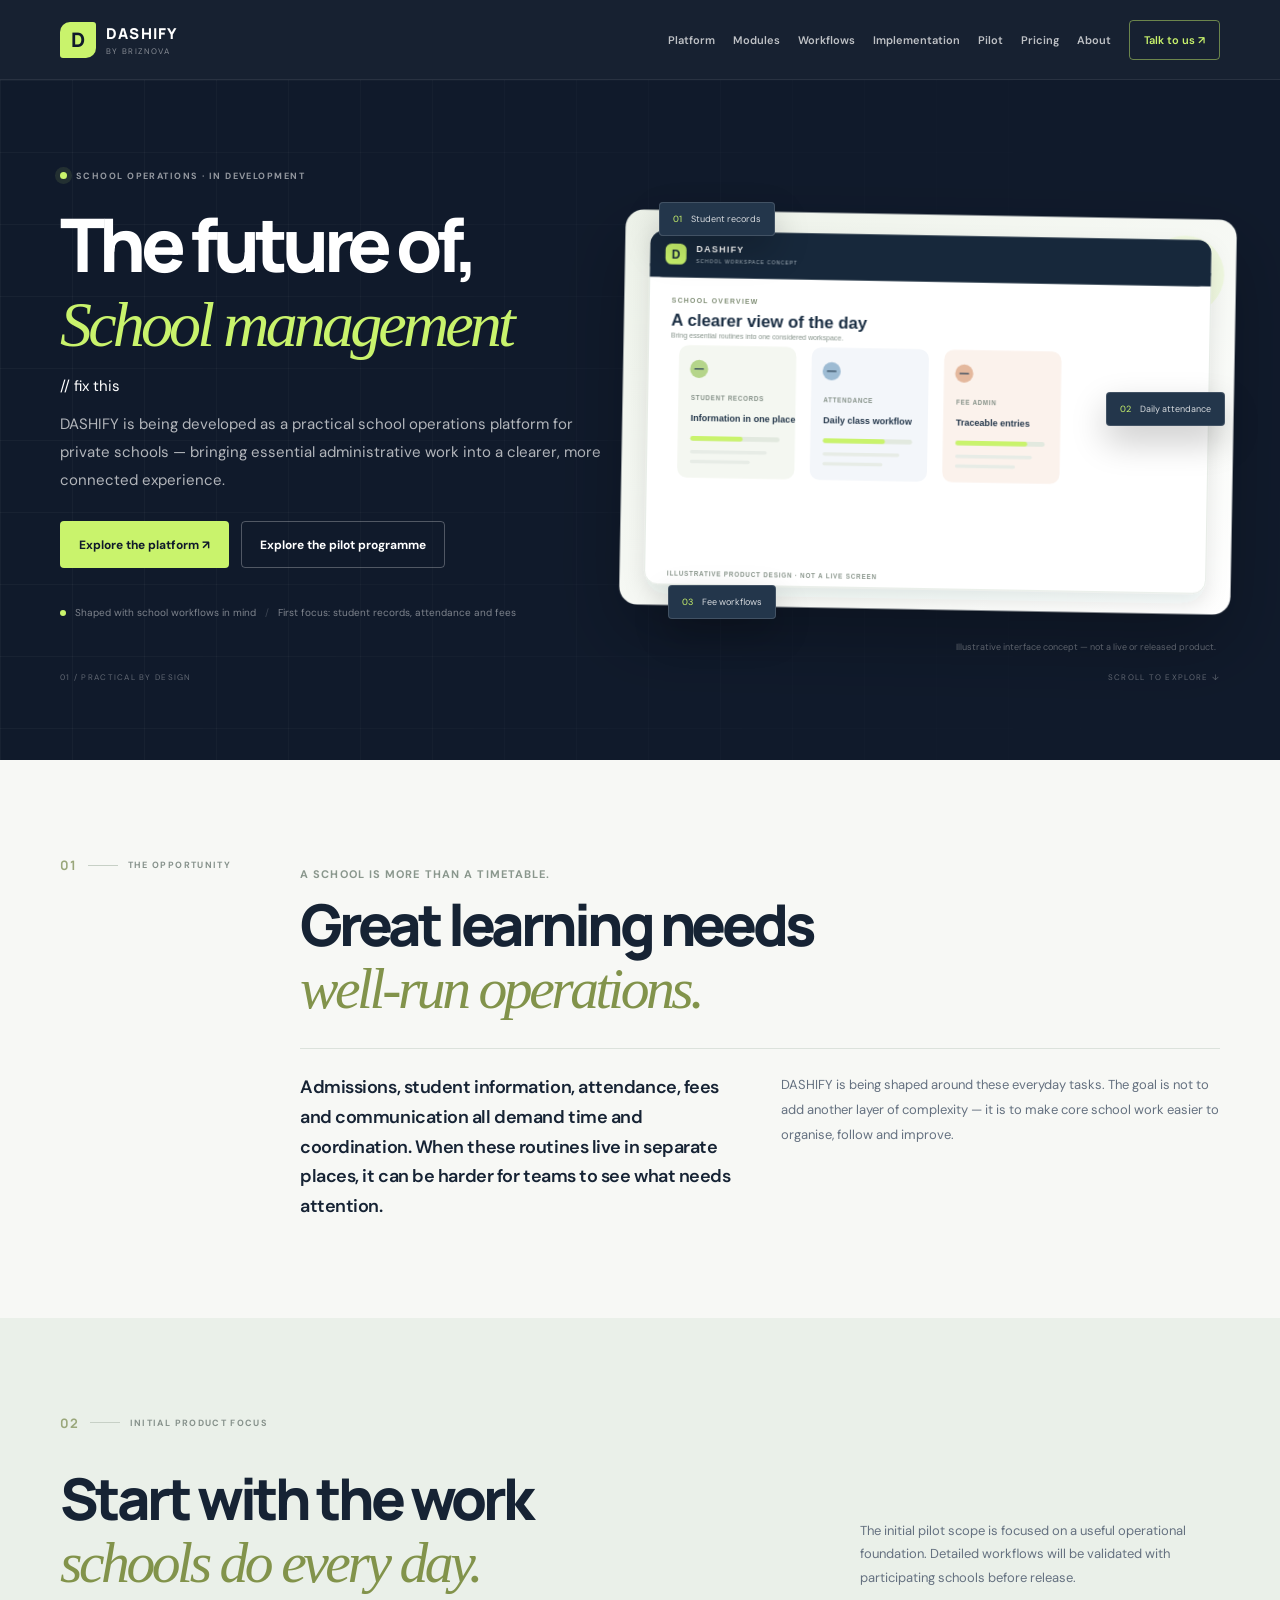
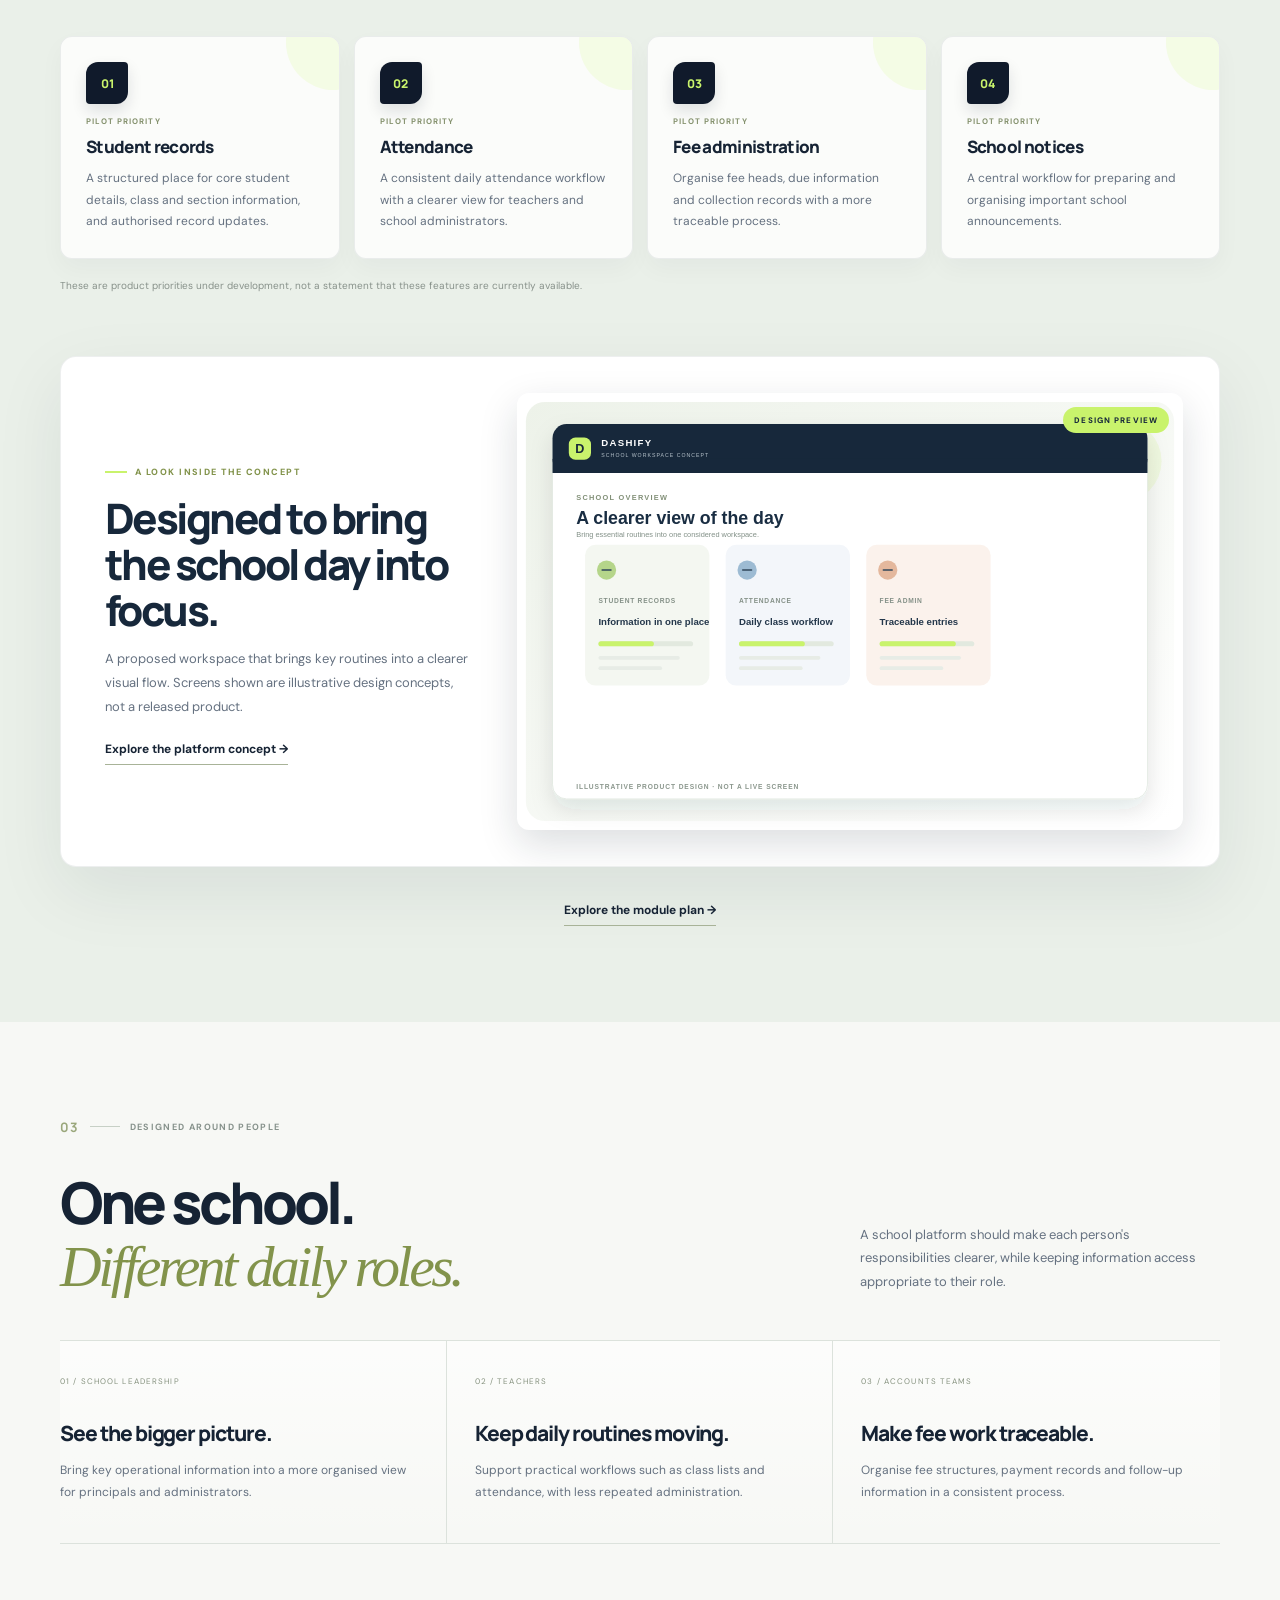
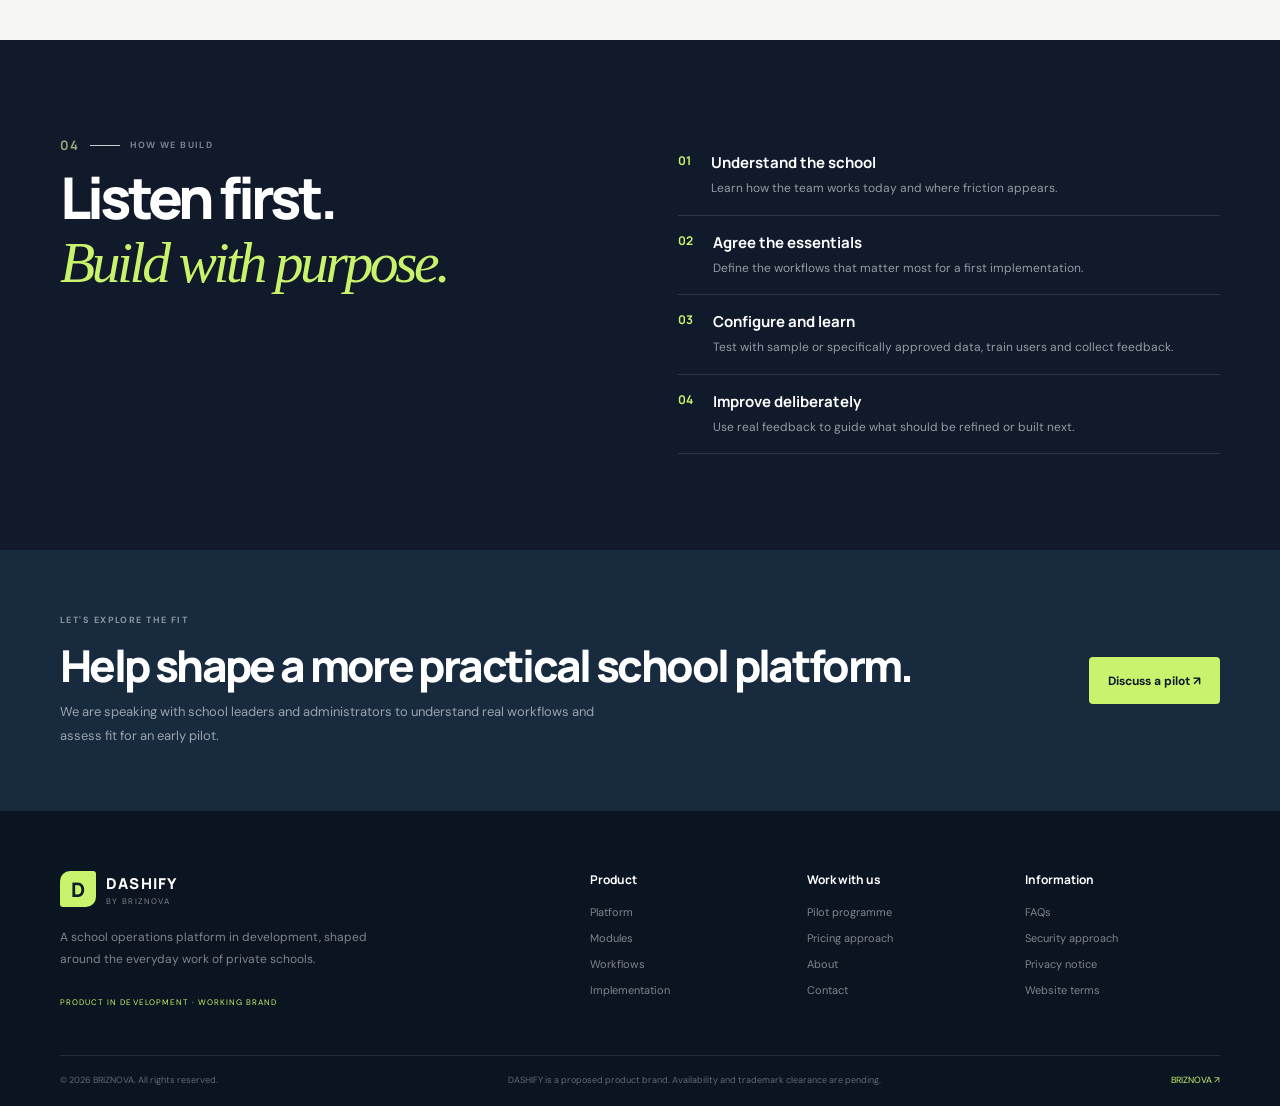
==== index.html @ c865d941 "initial commits" ====
<!doctype html>
<html lang="en">
  <head>
    <meta charset="utf-8" />
    <meta name="viewport" content="width=device-width, initial-scale=1" />
    <meta name="theme-color" content="#101a2b" />
    <meta
      name="description"
      content="DASHIFY is a school operations platform in development for private schools, initially focused on student records, attendance, fee administration and notices."
    />
    <meta property="og:type" content="website" />
    <meta
      property="og:title"
      content="School management platform in development | DASHIFY"
    />
    <meta
      property="og:description"
      content="DASHIFY is a school operations platform in development for private schools, initially focused on student records, attendance, fee administration and notices."
    />
    <title>
      School management platform in development | DASHIFY by BRIZNOVA
    </title>
    <link rel="preconnect" href="https://fonts.googleapis.com" />
    <link rel="preconnect" href="https://fonts.gstatic.com" crossorigin />
    <link
      href="https://fonts.googleapis.com/css2?family=DM+Sans:wght@400;500;600;700&family=Manrope:wght@400;500;600;700;800&display=swap"
      rel="stylesheet"
    />
    <link rel="icon" type="image/svg+xml" href="assets/dashify-mark.svg" />
    <link rel="stylesheet" href="styles.css" />
  </head>
  <body>
    <a class="skip-link" href="#main">Skip to content</a>
    <header class="site-header">
      <div class="container nav-shell">
        <a class="brand" href="index.html"
          ><span class="brand-symbol">D</span
          ><span class="brand-copy"
            ><strong>DASHIFY</strong><small>BY BRIZNOVA</small></span
          ></a
        ><button
          class="menu-toggle"
          aria-expanded="false"
          aria-controls="primary-nav"
          aria-label="Open navigation"
        >
          <span></span><span></span>
        </button>
        <nav class="primary-nav" id="primary-nav" aria-label="Main navigation">
          <a href="platform.html">Platform</a><a href="modules.html">Modules</a
          ><a href="workflows.html">Workflows</a
          ><a href="implementation.html">Implementation</a
          ><a href="pilot.html">Pilot</a><a href="pricing.html">Pricing</a
          ><a href="about.html">About</a
          ><a class="nav-cta" href="contact.html">Talk to us <span>↗</span></a>
        </nav>
      </div>
    </header>
    <main id="main">
      <section class="home-hero">
        <div class="hero-grid-lines"></div>
        <div class="container home-grid">
          <div class="home-copy">
            <div class="eyebrow eyebrow-on-dark">
              <i></i>SCHOOL OPERATIONS · IN DEVELOPMENT
            </div>
            <h1>The future of,<br /><em class="test-123">School management</em></h1> // fix this
            <p class="hero-lede">
              DASHIFY is being developed as a practical school operations
              platform for private schools — bringing essential administrative
              work into a clearer, more connected experience.
            </p>
            <div class="hero-actions">
              <a class="button button-lime" href="platform.html"
                >Explore the platform ↗</a
              ><a class="button button-outline" href="pilot.html"
                >Explore the pilot programme</a
              >
            </div>
            <div class="hero-proof">
              <i></i>Shaped with school workflows in mind <span>/</span> First
              focus: student records, attendance and fees
            </div>
          </div>
          <div class="hero-product">
            <img
              class="hero-dashboard-art"
              src="assets/dashboard.svg"
              alt="Illustrative DASHIFY school workspace showing records, attendance and fee workflows"
              fetchpriority="high"
            />
            <div class="dashboard-shell">
              <div class="dash-top">
                <div class="dash-brand">
                  <b>D</b><span>DASHIFY<small>WORKSPACE CONCEPT</small></span>
                </div>
                <span class="dash-status">PREVIEW</span>
              </div>
              <div class="dash-layout">
                <aside class="dash-side">
                  <i class="active">⌂</i><i>▦</i><i>✓</i><i>₹</i><i>◌</i>
                </aside>
                <div class="dash-main">
                  <div class="dash-welcome">
                    <div>
                      <small>YOUR SCHOOL WORKSPACE</small
                      ><strong>A clearer view of the day.</strong>
                    </div>
                    <span class="fake-avatar">A</span>
                  </div>
                  <div class="dash-tiles">
                    <div class="dash-tile tile-large">
                      <small>STUDENT INFORMATION</small
                      ><b>Records in one place</b
                      ><span class="tile-line"><i></i></span>
                    </div>
                    <div class="dash-tile">
                      <small>ATTENDANCE</small>
                      <div class="tile-check">✓</div>
                      <b>Daily workflow</b>
                    </div>
                    <div class="dash-tile">
                      <small>FEE ADMINISTRATION</small>
                      <div class="tile-bars">
                        <i></i><i></i><i></i><i></i><i></i>
                      </div>
                      <b>Track with clarity</b>
                    </div>
                  </div>
                  <div class="dash-bottom">
                    CONNECTED SCHOOL ROUTINES <span>● ● ● ●</span>
                  </div>
                </div>
              </div>
            </div>
            <div class="float-chip chip-one">
              01 <span>Student records</span>
            </div>
            <div class="float-chip chip-two">
              02 <span>Daily attendance</span>
            </div>
            <div class="float-chip chip-three">
              03 <span>Fee workflows</span>
            </div>
            <p class="visual-note">
              Illustrative interface concept — not a live or released product.
            </p>
          </div>
        </div>
        <div class="container hero-foot">
          <span>01 / PRACTICAL BY DESIGN</span><span>SCROLL TO EXPLORE ↓</span>
        </div>
      </section>
      <section class="section section-paper">
        <div class="container split-intro">
          <div>
            <div class="section-kicker">
              <b>01</b><span></span>THE OPPORTUNITY
            </div>
          </div>
          <div>
            <p class="overline">A school is more than a timetable.</p>
            <h2>Great learning needs<br /><em>well-run operations.</em></h2>
            <div class="intro-columns">
              <p class="lead-copy">
                Admissions, student information, attendance, fees and
                communication all demand time and coordination. When these
                routines live in separate places, it can be harder for teams to
                see what needs attention.
              </p>
              <p class="muted-copy">
                DASHIFY is being shaped around these everyday tasks. The goal is
                not to add another layer of complexity — it is to make core
                school work easier to organise, follow and improve.
              </p>
            </div>
          </div>
        </div>
      </section>
      <section class="section section-tint">
        <div class="container">
          <div class="section-head">
            <div class="section-kicker">
              <b>02</b><span></span>INITIAL PRODUCT FOCUS
            </div>
            <div class="head-row">
              <h2>Start with the work<br /><em>schools do every day.</em></h2>
              <p>
                The initial pilot scope is focused on a useful operational
                foundation. Detailed workflows will be validated with
                participating schools before release.
              </p>
            </div>
          </div>
          <div class="card-grid four">
            <article class="info-card">
              <div class="card-icon">01</div>
              <span class="card-tag">PILOT PRIORITY</span>
              <h3>Student records</h3>
              <p>
                A structured place for core student details, class and section
                information, and authorised record updates.
              </p>
            </article>
            <article class="info-card">
              <div class="card-icon">02</div>
              <span class="card-tag">PILOT PRIORITY</span>
              <h3>Attendance</h3>
              <p>
                A consistent daily attendance workflow with a clearer view for
                teachers and school administrators.
              </p>
            </article>
            <article class="info-card">
              <div class="card-icon">03</div>
              <span class="card-tag">PILOT PRIORITY</span>
              <h3>Fee administration</h3>
              <p>
                Organise fee heads, due information and collection records with
                a more traceable process.
              </p>
            </article>
            <article class="info-card">
              <div class="card-icon">04</div>
              <span class="card-tag">PILOT PRIORITY</span>
              <h3>School notices</h3>
              <p>
                A central workflow for preparing and organising important school
                announcements.
              </p>
            </article>
          </div>
          <p class="section-footnote">
            These are product priorities under development, not a statement that
            these features are currently available.
          </p>
          <div class="workspace-showcase">
            <div class="showcase-copy">
              <span class="showcase-label">A LOOK INSIDE THE CONCEPT</span>
              <h3>Designed to bring the school day into focus.</h3>
              <p>
                A proposed workspace that brings key routines into a clearer
                visual flow. Screens shown are illustrative design concepts, not
                a released product.
              </p>
              <a class="text-link" href="platform.html"
                >Explore the platform concept →</a
              >
            </div>
            <div class="showcase-image">
              <img
                src="assets/dashboard.svg"
                alt="DASHIFY illustrative dashboard interface preview"
                loading="lazy"
              /><span class="showcase-stamp">DESIGN PREVIEW</span>
            </div>
          </div>
          <div class="center-link">
            <a class="text-link" href="modules.html"
              >Explore the module plan →</a
            >
          </div>
        </div>
      </section>
      <section class="section section-paper">
        <div class="container">
          <div class="section-head">
            <div class="section-kicker">
              <b>03</b><span></span>DESIGNED AROUND PEOPLE
            </div>
            <div class="head-row">
              <h2>One school.<br /><em>Different daily roles.</em></h2>
              <p>
                A school platform should make each person's responsibilities
                clearer, while keeping information access appropriate to their
                role.
              </p>
            </div>
          </div>
          <div class="role-row">
            <article>
              <span>01 / SCHOOL LEADERSHIP</span>
              <h3>See the bigger picture.</h3>
              <p>
                Bring key operational information into a more organised view for
                principals and administrators.
              </p>
            </article>
            <article>
              <span>02 / TEACHERS</span>
              <h3>Keep daily routines moving.</h3>
              <p>
                Support practical workflows such as class lists and attendance,
                with less repeated administration.
              </p>
            </article>
            <article>
              <span>03 / ACCOUNTS TEAMS</span>
              <h3>Make fee work traceable.</h3>
              <p>
                Organise fee structures, payment records and follow-up
                information in a consistent process.
              </p>
            </article>
          </div>
        </div>
      </section>
      <section class="section section-dark">
        <div class="container approach-grid">
          <div>
            <div class="section-kicker"><b>04</b><span></span>HOW WE BUILD</div>
            <h2>Listen first.<br /><em>Build with purpose.</em></h2>
          </div>
          <div class="approach-steps">
            <div>
              <b>01</b
              ><span
                ><strong>Understand the school</strong
                ><small
                  >Learn how the team works today and where friction
                  appears.</small
                ></span
              >
            </div>
            <div>
              <b>02</b
              ><span
                ><strong>Agree the essentials</strong
                ><small
                  >Define the workflows that matter most for a first
                  implementation.</small
                ></span
              >
            </div>
            <div>
              <b>03</b
              ><span
                ><strong>Configure and learn</strong
                ><small
                  >Test with sample or specifically approved data, train users
                  and collect feedback.</small
                ></span
              >
            </div>
            <div>
              <b>04</b
              ><span
                ><strong>Improve deliberately</strong
                ><small
                  >Use real feedback to guide what should be refined or built
                  next.</small
                ></span
              >
            </div>
          </div>
        </div>
      </section>
      <section class="cta-band">
        <div class="container cta-inner">
          <div>
            <span class="eyebrow">LET'S EXPLORE THE FIT</span>
            <h2>Help shape a more practical school platform.</h2>
            <p>
              We are speaking with school leaders and administrators to
              understand real workflows and assess fit for an early pilot.
            </p>
          </div>
          <a class="button button-lime" href="pilot.html">Discuss a pilot ↗</a>
        </div>
      </section>
    </main>
    <footer class="site-footer">
      <div class="container footer-main">
        <div class="footer-brand">
          <a class="brand" href="index.html"
            ><span class="brand-symbol">D</span
            ><span class="brand-copy"
              ><strong>DASHIFY</strong><small>BY BRIZNOVA</small></span
            ></a
          >
          <p>
            A school operations platform in development, shaped around the
            everyday work of private schools.
          </p>
          <span class="stage-note">PRODUCT IN DEVELOPMENT · WORKING BRAND</span>
        </div>
        <div class="footer-links">
          <div>
            <b>Product</b><a href="platform.html">Platform</a
            ><a href="modules.html">Modules</a
            ><a href="workflows.html">Workflows</a
            ><a href="implementation.html">Implementation</a>
          </div>
          <div>
            <b>Work with us</b><a href="pilot.html">Pilot programme</a
            ><a href="pricing.html">Pricing approach</a
            ><a href="about.html">About</a><a href="contact.html">Contact</a>
          </div>
          <div>
            <b>Information</b><a href="faq.html">FAQs</a
            ><a href="security.html">Security approach</a
            ><a href="privacy.html">Privacy notice</a
            ><a href="terms.html">Website terms</a>
          </div>
        </div>
      </div>
      <div class="container footer-bottom">
        <span>© <span id="year"></span> BRIZNOVA. All rights reserved.</span
        ><span
          >DASHIFY is a proposed product brand. Availability and trademark
          clearance are pending.</span
        ><a href="https://briznova.com" target="_blank" rel="noopener"
          >BRIZNOVA ↗</a
        >
      </div>
    </footer>
    <script src="script.js" defer></script>
  </body>
</html>
---- styles.css ----
:root {
  --navy: #101a2b;
  --ink: #162334;
  --muted: #657180;
  --paper: #f7f8f5;
  --tint: #eaf0e9;
  --lime: #c9f36c;
  --line: #dce2dc;
  --font-body: "DM Sans", Arial, sans-serif;
  --font-display: "Manrope", "DM Sans", sans-serif;
  --shadow: 0 24px 70px rgba(19, 36, 46, 0.12);
}
* {
  box-sizing: border-box;
}
html {
  scroll-behavior: smooth;
}
body {
  margin: 0;
  background: var(--paper);
  color: var(--ink);
  font: 15px var(--font-body);
  -webkit-font-smoothing: antialiased;
}
a {
  color: inherit;
  text-decoration: none;
}
button,
input,
select,
textarea {
  font: inherit;
}
.container {
  width: min(1160px, calc(100% - 48px));
  margin-inline: auto;
}
.skip-link {
  position: absolute;
  left: -9999px;
  top: 12px;
  background: #fff;
  padding: 12px;
  z-index: 1000;
}
.skip-link:focus {
  left: 12px;
}
.site-header {
  height: 80px;
  position: sticky;
  top: 0;
  z-index: 100;
  background: rgba(16, 26, 43, 0.97);
  backdrop-filter: blur(14px);
  border-bottom: 1px solid rgba(255, 255, 255, 0.08);
}
.nav-shell {
  height: 100%;
  display: flex;
  align-items: center;
  justify-content: space-between;
}
.brand {
  display: flex;
  align-items: center;
  gap: 10px;
  color: #fff;
}
.brand-symbol {
  width: 36px;
  height: 36px;
  display: grid;
  place-items: center;
  background: var(--lime);
  color: var(--navy);
  border-radius: 10px 3px;
  font: 800 20px var(--font-display);
}
.brand-copy {
  display: grid;
  gap: 2px;
}
.brand-copy strong {
  font: 800 15px var(--font-display);
  letter-spacing: 0.08em;
}
.brand-copy small {
  font-size: 8px;
  letter-spacing: 0.17em;
  color: rgba(255, 255, 255, 0.48);
}
.primary-nav {
  display: flex;
  align-items: center;
  gap: 18px;
  color: rgba(255, 255, 255, 0.72);
  font-size: 11px;
  font-weight: 600;
}
.primary-nav a:hover,
.primary-nav a[aria-current="page"] {
  color: var(--lime);
}
.primary-nav .nav-cta {
  padding: 12px 14px;
  border: 1px solid rgba(201, 243, 108, 0.48);
  border-radius: 4px;
  color: var(--lime);
}
.menu-toggle {
  display: none;
  background: none;
  border: 0;
  padding: 8px;
}
.menu-toggle span {
  display: block;
  width: 23px;
  height: 2px;
  background: #fff;
  margin: 5px;
}
.home-hero,
.page-hero {
  position: relative;
  overflow: hidden;
  background: var(--navy);
  color: #fff;
}
.home-hero {
  padding: 82px 0 22px;
  min-height: 680px;
}
.home-copy h1 em.test-123 {
  white-space: nowrap;
  font-size: clamp(1.5rem, 5.2vw, 4rem);
}
.hero-grid-lines {
  position: absolute;
  inset: 0;
  background-image:
    linear-gradient(rgba(255, 255, 255, 0.035) 1px, transparent 1px),
    linear-gradient(90deg, rgba(255, 255, 255, 0.035) 1px, transparent 1px);
  background-size: 72px 72px;
  mask-image: linear-gradient(90deg, black, transparent 95%);
}
.home-grid {
  position: relative;
  display: grid;
  grid-template-columns: 1fr 1fr;
  gap: 38px;
  align-items: center;
}
.home-copy {
  padding-bottom: 35px;
}
.eyebrow {
  display: flex;
  align-items: center;
  gap: 9px;
  color: #8a969f;
  font-size: 9px;
  letter-spacing: 0.16em;
  font-weight: 700;
}
.eyebrow i {
  width: 7px;
  height: 7px;
  background: var(--lime);
  border-radius: 50%;
  box-shadow: 0 0 0 5px rgba(201, 243, 108, 0.1);
}
.eyebrow-on-dark {
  color: rgba(255, 255, 255, 0.55);
}
.home-copy h1,
.page-hero h1 {
  margin: 25px 0 18px;
  font: 800 clamp(48px, 6vw, 74px)/1.01 var(--font-display);
  letter-spacing: -0.075em;
}
.home-copy h1 em,
.page-hero h1 em,
.section h2 em,
.head-row h2 em,
.approach-grid h2 em,
.contact-copy h2 em {
  font-family: Georgia, serif;
  font-weight: 400;
  color: var(--lime);
  letter-spacing: -0.06em;
}
.hero-lede {
  max-width: 570px;
  color: rgba(255, 255, 255, 0.68);
  font-size: 15px;
  line-height: 1.85;
}
.hero-actions {
  display: flex;
  flex-wrap: wrap;
  gap: 12px;
  margin-top: 27px;
}
.button {
  display: inline-flex;
  align-items: center;
  justify-content: center;
  gap: 14px;
  padding: 14px 18px;
  min-height: 47px;
  border-radius: 4px;
  font-size: 12px;
  font-weight: 700;
  transition:
    transform 0.2s,
    background 0.2s;
  cursor: pointer;
  border: 1px solid transparent;
}
.button:hover {
  transform: translateY(-2px);
}
.button-lime {
  background: var(--lime);
  color: var(--navy);
}
.button-lime:hover {
  background: #d9f79a;
}
.button-outline,
.button-quiet {
  border-color: rgba(255, 255, 255, 0.27);
  color: #fff;
}
.button-outline:hover,
.button-quiet:hover {
  border-color: var(--lime);
}
.button-dark {
  background: var(--navy);
  color: #fff;
}
.hero-proof {
  display: flex;
  align-items: center;
  flex-wrap: wrap;
  gap: 9px;
  margin-top: 38px;
  color: rgba(255, 255, 255, 0.46);
  font-size: 10px;
}
.hero-proof i {
  width: 6px;
  height: 6px;
  border-radius: 50%;
  background: var(--lime);
}
.hero-proof span {
  opacity: 0.4;
}
.hero-product {
  position: relative;
  min-height: 470px;
  display: flex;
  align-items: center;
  justify-content: center;
}
.dashboard-shell {
  position: relative;
  z-index: 2;
  width: min(100%, 500px);
  background: #f4f7f1;
  color: #223348;
  border-radius: 8px;
  overflow: hidden;
  box-shadow: 0 35px 90px rgba(0, 0, 0, 0.32);
  transform: rotate(2deg);
}
.dash-top {
  height: 56px;
  background: #fff;
  display: flex;
  align-items: center;
  justify-content: space-between;
  padding: 0 20px;
  border-bottom: 1px solid #e5ebe3;
}
.dash-brand {
  display: flex;
  align-items: center;
  gap: 10px;
  font: 800 11px var(--font-display);
  letter-spacing: 0.08em;
}
.dash-brand > b {
  width: 25px;
  height: 25px;
  border-radius: 7px 2px;
  background: var(--navy);
  color: var(--lime);
  display: grid;
  place-items: center;
}
.dash-brand small {
  display: block;
  font: 600 7px var(--font-body);
  color: #91a097;
  letter-spacing: 0.13em;
  margin-top: 2px;
}
.dash-status {
  font-size: 7px;
  letter-spacing: 0.15em;
  color: #829078;
  border: 1px solid #dce7d4;
  padding: 6px 8px;
  border-radius: 30px;
}
.dash-layout {
  display: flex;
  min-height: 300px;
}
.dash-side {
  width: 52px;
  background: #17293d;
  display: flex;
  align-items: center;
  flex-direction: column;
  gap: 16px;
  padding: 19px 0;
  color: #8c9aa7;
}
.dash-side i {
  width: 25px;
  height: 25px;
  display: grid;
  place-items: center;
  font-style: normal;
  border-radius: 6px;
}
.dash-side .active {
  background: var(--lime);
  color: #1b2b3e;
}
.dash-main {
  flex: 1;
  padding: 22px;
}
.dash-welcome {
  display: flex;
  justify-content: space-between;
  align-items: center;
  margin-bottom: 20px;
}
.dash-welcome small,
.dash-tile small {
  display: block;
  font-size: 7px;
  letter-spacing: 0.14em;
  color: #85928b;
  margin-bottom: 6px;
}
.dash-welcome strong {
  font: 800 17px var(--font-display);
  letter-spacing: -0.05em;
}
.fake-avatar {
  display: grid;
  place-items: center;
  width: 30px;
  height: 30px;
  border-radius: 50%;
  background: #d7e4c7;
  color: #516a36;
  font-weight: 700;
}
.dash-tiles {
  display: grid;
  grid-template-columns: 1fr 1fr;
  gap: 10px;
}
.dash-tile {
  background: #fff;
  border: 1px solid #e6ebe4;
  border-radius: 5px;
  padding: 13px;
  min-height: 108px;
}
.tile-large {
  grid-column: span 2;
  min-height: 95px;
}
.dash-tile b {
  display: block;
  font: 700 12px var(--font-display);
  color: #2b3a4a;
}
.tile-line {
  display: block;
  margin-top: 12px;
  height: 5px;
  background: #eff2ed;
  border-radius: 10px;
  overflow: hidden;
}
.tile-line i {
  display: block;
  width: 70%;
  height: 100%;
  background: #b4d47b;
}
.tile-check {
  width: 24px;
  height: 24px;
  border-radius: 50%;
  background: #e8f3d6;
  color: #6b9133;
  display: grid;
  place-items: center;
  font-weight: 800;
  margin-bottom: 8px;
}
.tile-bars {
  height: 25px;
  display: flex;
  align-items: end;
  gap: 4px;
  margin: 1px 0 5px;
}
.tile-bars i {
  width: 7px;
  background: #b5ce8b;
  border-radius: 2px 2px 0 0;
}
.tile-bars i:nth-child(1) {
  height: 11px;
}
.tile-bars i:nth-child(2) {
  height: 16px;
}
.tile-bars i:nth-child(3) {
  height: 12px;
}
.tile-bars i:nth-child(4) {
  height: 22px;
}
.tile-bars i:nth-child(5) {
  height: 18px;
}
.dash-bottom {
  display: flex;
  justify-content: space-between;
  margin-top: 17px;
  color: #95a198;
  font-size: 7px;
  letter-spacing: 0.12em;
}
.float-chip {
  position: absolute;
  z-index: 3;
  display: flex;
  gap: 9px;
  padding: 10px 13px;
  background: #23364b;
  color: var(--lime);
  border: 1px solid rgba(255, 255, 255, 0.14);
  border-radius: 4px;
  font-size: 9px;
  box-shadow: 0 15px 35px rgba(0, 0, 0, 0.22);
}
.float-chip span {
  color: rgba(255, 255, 255, 0.82);
}
.chip-one {
  top: 40px;
  left: 0;
}
.chip-two {
  right: -5px;
  top: 46%;
}
.chip-three {
  bottom: 43px;
  left: 9px;
}
.visual-note {
  position: absolute;
  bottom: 0;
  right: 4px;
  color: rgba(255, 255, 255, 0.36);
  font-size: 9px;
}
.hero-foot {
  display: flex;
  justify-content: space-between;
  color: rgba(255, 255, 255, 0.34);
  font-size: 8px;
  letter-spacing: 0.16em;
  padding-top: 10px;
}
.section {
  padding: 96px 0;
}
.section-paper {
  background: var(--paper);
}
.section-tint {
  background: var(--tint);
}
.section-dark {
  background: var(--navy);
  color: #fff;
}
.split-intro {
  display: grid;
  grid-template-columns: 190px 1fr;
  gap: 50px;
}
.section-kicker {
  display: flex;
  align-items: center;
  gap: 10px;
  color: #87928c;
  font-size: 9px;
  letter-spacing: 0.15em;
  font-weight: 700;
}
.section-kicker b {
  font: 700 13px var(--font-display);
  color: #9aa77b;
}
.section-kicker span {
  width: 30px;
  height: 1px;
  background: #c7d0c6;
}
.overline {
  color: #8a978d;
  font-size: 11px;
  letter-spacing: 0.1em;
  text-transform: uppercase;
  font-weight: 700;
}
.section h2,
.head-row h2,
.approach-grid h2,
.contact-copy h2 {
  font: 800 clamp(38px, 4.5vw, 58px)/1.08 var(--font-display);
  letter-spacing: -0.07em;
  margin: 12px 0 0;
}
.section h2 em,
.head-row h2 em {
  color: #82934b;
}
.intro-columns {
  display: grid;
  grid-template-columns: 1fr 1fr;
  gap: 42px;
  margin-top: 28px;
  padding-top: 24px;
  border-top: 1px solid var(--line);
}
.lead-copy {
  font-size: 18px;
  line-height: 1.65;
  font-weight: 600;
  letter-spacing: -0.025em;
  margin: 0;
}
.muted-copy {
  font-size: 13px;
  line-height: 1.9;
  color: var(--muted);
  margin: 0;
}
.section-head {
  margin-bottom: 42px;
}
.head-row {
  display: flex;
  align-items: end;
  justify-content: space-between;
  gap: 32px;
  margin-top: 23px;
}
.head-row p {
  max-width: 360px;
  color: var(--muted);
  line-height: 1.8;
  font-size: 13px;
  margin: 0 0 5px;
}
.card-grid {
  display: grid;
  gap: 14px;
}
.card-grid.four {
  grid-template-columns: repeat(4, 1fr);
}
.card-grid.three {
  grid-template-columns: repeat(3, 1fr);
}
.card-grid.two {
  grid-template-columns: repeat(2, 1fr);
}
.info-card {
  min-height: 195px;
  padding: 25px;
  background: rgba(255, 255, 255, 0.78);
  border: 1px solid rgba(31, 54, 54, 0.08);
  border-radius: 5px;
  transition:
    transform 0.2s,
    box-shadow 0.2s;
}
.info-card:hover {
  transform: translateY(-4px);
  box-shadow: var(--shadow);
}
.card-icon {
  width: 32px;
  height: 32px;
  display: grid;
  place-items: center;
  border-radius: 8px 2px;
  background: var(--navy);
  color: var(--lime);
  font: 800 12px var(--font-display);
  margin-bottom: 22px;
}
.card-tag {
  display: block;
  color: #84916d;
  font-size: 8px;
  letter-spacing: 0.13em;
  font-weight: 700;
  margin: -10px 0 9px;
}
.info-card h3 {
  font: 800 17px var(--font-display);
  letter-spacing: -0.04em;
  margin: 0 0 10px;
}
.info-card p {
  font-size: 12px;
  line-height: 1.8;
  color: var(--muted);
  margin: 0;
}
.section-footnote {
  font-size: 10px;
  color: #87918a;
  margin-top: 18px;
  line-height: 1.7;
}
.center-link {
  text-align: center;
  margin-top: 32px;
}
.text-link {
  display: inline-flex;
  gap: 12px;
  align-items: center;
  font-size: 12px;
  font-weight: 700;
  border-bottom: 1px solid #a8b398;
  padding-bottom: 7px;
}
.role-row {
  display: grid;
  grid-template-columns: repeat(3, 1fr);
  border-top: 1px solid var(--line);
  border-bottom: 1px solid var(--line);
}
.role-row article {
  padding: 28px;
  border-right: 1px solid var(--line);
}
.role-row article:first-child {
  padding-left: 0;
}
.role-row article:last-child {
  border: 0;
}
.role-row span {
  font-size: 8px;
  letter-spacing: 0.14em;
  color: #86927f;
}
.role-row h3 {
  font: 800 21px var(--font-display);
  letter-spacing: -0.05em;
  margin: 30px 0 9px;
}
.role-row p {
  color: var(--muted);
  font-size: 12px;
  line-height: 1.85;
}
.approach-grid {
  display: grid;
  grid-template-columns: 1fr 1fr;
  gap: 75px;
}
.approach-grid .section-kicker {
  color: rgba(255, 255, 255, 0.45);
}
.approach-grid h2 em {
  color: var(--lime);
}
.approach-steps > div {
  display: flex;
  gap: 20px;
  padding: 16px 0;
  border-bottom: 1px solid rgba(255, 255, 255, 0.12);
}
.approach-steps b {
  color: var(--lime);
  font: 700 12px var(--font-display);
}
.approach-steps span {
  display: grid;
  gap: 5px;
}
.approach-steps strong {
  font: 700 15px var(--font-display);
}
.approach-steps small {
  color: rgba(255, 255, 255, 0.56);
  font-size: 12px;
  line-height: 1.7;
}
.cta-band {
  background: #172a3e;
  color: #fff;
  padding: 64px 0;
}
.cta-inner {
  display: flex;
  align-items: center;
  justify-content: space-between;
  gap: 32px;
}
.cta-inner h2 {
  font: 800 clamp(30px, 3.6vw, 44px)/1.12 var(--font-display);
  letter-spacing: -0.06em;
  margin: 15px 0 10px;
}
.cta-inner p {
  color: rgba(255, 255, 255, 0.57);
  max-width: 560px;
  font-size: 13px;
  line-height: 1.8;
  margin: 0;
}
.page-hero {
  padding: 70px 0 78px;
}
.page-hero-grid {
  display: grid;
  grid-template-columns: 1.2fr 0.8fr;
  gap: 55px;
  align-items: center;
}
.page-hero h1 {
  font-size: clamp(42px, 5.3vw, 66px);
  margin: 22px 0 15px;
}
.page-hero h1 em {
  color: var(--lime);
}
.page-hero .hero-lede {
  max-width: 640px;
  font-size: 15px;
}
.hero-aside {
  position: relative;
  min-height: 270px;
  display: grid;
  place-items: center;
}
.aside-orbit {
  position: absolute;
  width: 265px;
  height: 265px;
  border: 1px solid rgba(201, 243, 108, 0.18);
  border-radius: 50%;
  box-shadow:
    0 0 0 35px rgba(201, 243, 108, 0.025),
    0 0 0 70px rgba(201, 243, 108, 0.02);
}
.aside-card {
  position: relative;
  z-index: 2;
  width: 255px;
  min-height: 190px;
  padding: 21px;
  background: #1d3044;
  border: 1px solid rgba(255, 255, 255, 0.12);
  border-radius: 7px;
  box-shadow: 0 30px 70px rgba(0, 0, 0, 0.2);
}
.aside-card > small {
  font-size: 7px;
  letter-spacing: 0.15em;
  color: rgba(255, 255, 255, 0.5);
}
.aside-symbol {
  font: 800 62px/0.95 var(--font-display);
  color: #fff;
  letter-spacing: -0.1em;
  margin: 16px 0;
}
.aside-symbol span {
  color: var(--lime);
}
.aside-card strong {
  font: 700 17px/1.25 var(--font-display);
}
.aside-card em {
  font-family: Georgia, serif;
  color: var(--lime);
  font-weight: 400;
}
.aside-rule {
  margin-top: 17px;
  font-size: 7px;
  letter-spacing: 0.13em;
  color: rgba(255, 255, 255, 0.42);
}
.aside-caption {
  position: absolute;
  bottom: -2px;
  right: 0;
  color: rgba(255, 255, 255, 0.35);
  font-size: 8px;
}
.principle-grid {
  display: grid;
  grid-template-columns: repeat(4, 1fr);
  gap: 12px;
}
.module-list {
  border-top: 1px solid var(--line);
}
.module-row {
  display: grid;
  grid-template-columns: 60px 1fr 150px;
  gap: 22px;
  padding: 28px 0;
  border-bottom: 1px solid var(--line);
}
.module-no {
  font: 800 28px var(--font-display);
  color: #a5b385;
}
.module-label {
  font-size: 8px;
  letter-spacing: 0.15em;
  color: #85916e;
  font-weight: 700;
}
.module-row h3 {
  font: 800 22px var(--font-display);
  margin: 7px 0;
}
.module-row p {
  max-width: 670px;
  color: var(--muted);
  font-size: 13px;
  line-height: 1.8;
}
.module-row ul,
.workflow-card ul {
  padding-left: 17px;
  color: #596674;
  font-size: 12px;
  line-height: 2;
}
.module-state {
  align-self: start;
  justify-self: end;
  font-size: 8px;
  letter-spacing: 0.1em;
  color: #788a54;
  background: #e4edcf;
  padding: 8px 10px;
  border-radius: 3px;
}
.workflow-grid {
  display: grid;
  grid-template-columns: repeat(2, 1fr);
  gap: 14px;
}
.workflow-card {
  background: #fff;
  padding: 28px;
  border: 1px solid var(--line);
  border-radius: 5px;
}
.workflow-index {
  font-size: 8px;
  letter-spacing: 0.15em;
  color: #84916e;
  font-weight: 700;
}
.workflow-icon {
  display: grid;
  place-items: center;
  width: 42px;
  height: 42px;
  margin: 24px 0 14px;
  background: var(--navy);
  color: var(--lime);
  font-size: 18px;
  border-radius: 9px 3px;
}
.workflow-card h3 {
  font: 800 20px var(--font-display);
  margin: 0 0 8px;
}
.workflow-card p {
  font-size: 12px;
  line-height: 1.8;
  color: var(--muted);
}
.planned-note {
  font-size: 8px;
  letter-spacing: 0.12em;
  color: #a46d42;
  font-weight: 700;
}
.timeline {
  border-top: 1px solid var(--line);
}
.timeline article {
  display: grid;
  grid-template-columns: 80px 1fr;
  gap: 22px;
  padding: 28px 0;
  border-bottom: 1px solid var(--line);
}
.timeline article > b {
  font: 800 34px var(--font-display);
  color: #a4b584;
}
.timeline article span {
  font-size: 8px;
  letter-spacing: 0.17em;
  color: #83916a;
  font-weight: 700;
}
.timeline h3 {
  font: 800 21px var(--font-display);
  margin: 7px 0;
}
.timeline p {
  max-width: 700px;
  color: var(--muted);
  font-size: 13px;
  line-height: 1.8;
}
.timeline ul {
  display: flex;
  flex-wrap: wrap;
  gap: 8px 25px;
  padding-left: 17px;
  color: #596674;
  font-size: 11px;
}
.pilot-scope {
  display: grid;
  grid-template-columns: 1.35fr 0.85fr;
  border: 1px solid #d8dfd4;
  background: #fff;
}
.scope-main,
.scope-side {
  padding: 32px;
}
.scope-side {
  background: #f0f2eb;
  border-left: 1px solid #d8dfd4;
}
.scope-label {
  font-size: 8px;
  letter-spacing: 0.15em;
  color: #85916e;
  font-weight: 700;
}
.scope-main h3,
.scope-side h3 {
  font: 800 24px var(--font-display);
  margin: 12px 0 18px;
}
.check-list {
  padding: 0;
  list-style: none;
}
.check-list li {
  padding: 10px 0;
  border-bottom: 1px solid #edf0e9;
  font-size: 13px;
  color: #475666;
}
.check-list li:before {
  content: "✓";
  color: #779746;
  font-weight: 800;
  margin-right: 12px;
}
.scope-side p {
  font-size: 12px;
  line-height: 1.85;
  color: var(--muted);
}
.scope-note {
  border-left: 2px solid #c4d88a;
  padding-left: 12px;
}
.number-steps {
  display: grid;
  grid-template-columns: repeat(3, 1fr);
  gap: 25px;
}
.number-steps > div {
  border-top: 1px solid rgba(255, 255, 255, 0.2);
  padding-top: 20px;
}
.number-steps b {
  display: block;
  color: var(--lime);
  font: 800 26px var(--font-display);
}
.number-steps strong {
  display: block;
  font: 700 16px var(--font-display);
  margin: 20px 0 8px;
}
.number-steps p {
  color: rgba(255, 255, 255, 0.58);
  font-size: 12px;
  line-height: 1.8;
}
.parent-card {
  display: grid;
  grid-template-columns: 90px 1fr auto;
  align-items: center;
  gap: 23px;
  padding: 28px;
  background: #fff;
  border: 1px solid var(--line);
}
.parent-mark {
  width: 68px;
  height: 68px;
  display: grid;
  place-items: center;
  background: var(--navy);
  color: var(--lime);
  font: 800 40px var(--font-display);
  border-radius: 16px 4px;
}
.parent-card h3 {
  font: 800 24px var(--font-display);
  letter-spacing: 0.08em;
  margin: 7px 0;
}
.parent-card p {
  color: var(--muted);
  font-size: 12px;
}
.parent-card > small {
  max-width: 210px;
  color: #8a948b;
  font-size: 9px;
  line-height: 1.6;
}
.note-panel {
  padding: 34px;
  background: #edf2e4;
  border: 1px solid #dce5ce;
}
.note-label {
  font-size: 8px;
  letter-spacing: 0.15em;
  color: #80915d;
  font-weight: 700;
}
.note-panel h2 {
  font-size: 32px;
  margin: 13px 0;
}
.note-panel p {
  max-width: 780px;
  color: #5f6b63;
  line-height: 1.8;
  font-size: 13px;
}
.faq-layout {
  display: grid;
  grid-template-columns: 0.7fr 1.3fr;
  gap: 65px;
}
.faq-layout h2 {
  margin: 15px 0 18px;
  font: 800 44px/1.1 var(--font-display);
  letter-spacing: -0.06em;
}
.faq-layout h2 em {
  font-family: Georgia, serif;
  color: #82934b;
  font-weight: 400;
}
.faq-list {
  border-top: 1px solid var(--line);
}
.faq-item {
  border-bottom: 1px solid var(--line);
}
.faq-item summary {
  list-style: none;
  cursor: pointer;
  display: flex;
  justify-content: space-between;
  gap: 20px;
  padding: 19px 0;
  font: 700 14px var(--font-display);
}
.faq-item summary::-webkit-details-marker {
  display: none;
}
.faq-item summary span {
  font-size: 21px;
  color: #82934b;
}
.faq-item[open] summary span {
  transform: rotate(45deg);
}
.faq-item > div {
  padding: 0 30px 18px 0;
}
.faq-item p {
  color: var(--muted);
  font-size: 12px;
  line-height: 1.85;
  margin: 0;
}
.contact-layout {
  display: grid;
  grid-template-columns: 0.8fr 1.2fr;
  gap: 60px;
}
.contact-copy h2 {
  font-size: 46px;
  margin: 19px 0;
}
.contact-copy h2 em {
  color: #82934b;
}
.contact-copy .lead-copy {
  font-size: 16px;
}
.contact-points {
  margin-top: 35px;
  border-top: 1px solid var(--line);
}
.contact-points > div {
  display: flex;
  gap: 15px;
  padding: 15px 0;
  border-bottom: 1px solid var(--line);
}
.contact-points b {
  font: 700 12px var(--font-display);
  color: #8a9a67;
}
.contact-points span {
  display: grid;
  gap: 4px;
}
.contact-points strong {
  font: 700 13px var(--font-display);
}
.contact-points small {
  color: var(--muted);
  font-size: 11px;
  line-height: 1.6;
}
.contact-disclaimer {
  margin-top: 23px;
  padding: 14px;
  border-left: 2px solid #d7a06c;
  background: #f4eee6;
  color: #80684f;
  font-size: 10px;
  line-height: 1.7;
}
.contact-form {
  background: #fff;
  padding: 30px;
  border: 1px solid var(--line);
  box-shadow: 0 18px 45px rgba(20, 40, 45, 0.06);
}
.form-heading h3 {
  font: 800 23px var(--font-display);
  margin: 10px 0 5px;
}
.form-heading p {
  font-size: 10px;
  color: #8a948d;
}
.form-grid {
  display: grid;
  grid-template-columns: 1fr 1fr;
  gap: 16px;
  margin: 23px 0;
}
.form-grid label {
  display: grid;
  gap: 7px;
  color: #475361;
  font-size: 10px;
  font-weight: 700;
}
.form-grid input,
.form-grid select,
.form-grid textarea {
  width: 100%;
  border: 1px solid #dce3dc;
  background: #fbfcfa;
  border-radius: 3px;
  padding: 12px;
  color: #253344;
  font-size: 12px;
  outline: none;
}
.form-grid input:focus,
.form-grid select:focus,
.form-grid textarea:focus {
  border-color: #9dbd5d;
  box-shadow: 0 0 0 3px rgba(201, 243, 108, 0.17);
}
.form-grid textarea {
  resize: vertical;
}
.field-full {
  grid-column: 1/-1;
}
.form-grid .consent {
  display: flex;
  align-items: start;
  gap: 10px;
  font-weight: 500;
  line-height: 1.6;
}
.consent input {
  width: 15px;
  margin-top: 2px;
}
.form-status,
.form-privacy {
  font-size: 10px;
  color: #89938c;
  line-height: 1.7;
}
.form-status {
  padding: 10px;
  background: #f4f6f1;
  border-radius: 3px;
}
.form-privacy a {
  text-decoration: underline;
}
.legal-copy {
  max-width: 820px;
}
.legal-copy h2 {
  font: 800 20px var(--font-display);
  margin: 34px 0 10px;
}
.legal-copy p {
  font-size: 13px;
  line-height: 1.9;
  color: #5d6974;
}
.legal-meta {
  font-size: 10px !important;
  color: #89938c !important;
}
.legal-alert {
  background: #fff5e8;
  border: 1px solid #ecd7b8;
  padding: 17px 19px;
  color: #765a36;
  font-size: 12px;
  line-height: 1.8;
}
.legal-alert strong {
  color: #5d4529;
}
.site-footer {
  background: #0b1421;
  color: #fff;
  padding: 60px 0 20px;
}
.footer-main {
  display: grid;
  grid-template-columns: 1fr 1.4fr;
  gap: 80px;
  padding-bottom: 45px;
}
.footer-brand > p {
  max-width: 310px;
  color: rgba(255, 255, 255, 0.48);
  font-size: 12px;
  line-height: 1.8;
  margin: 20px 0;
}
.stage-note {
  font-size: 8px;
  letter-spacing: 0.13em;
  color: var(--lime);
}
.footer-links {
  display: grid;
  grid-template-columns: repeat(3, 1fr);
  gap: 22px;
}
.footer-links > div {
  display: grid;
  align-content: start;
  gap: 12px;
}
.footer-links b {
  font: 700 12px var(--font-display);
  margin-bottom: 5px;
}
.footer-links a {
  font-size: 11px;
  color: rgba(255, 255, 255, 0.48);
}
.footer-links a:hover {
  color: var(--lime);
}
.footer-bottom {
  display: flex;
  align-items: center;
  justify-content: space-between;
  gap: 15px;
  padding-top: 18px;
  border-top: 1px solid rgba(255, 255, 255, 0.1);
  font-size: 9px;
  color: rgba(255, 255, 255, 0.36);
}
.footer-bottom a {
  color: var(--lime);
}
@media (max-width: 1000px) {
  .primary-nav {
    gap: 11px;
    font-size: 10px;
  }
  .home-grid {
    gap: 24px;
  }
  .card-grid.four {
    grid-template-columns: repeat(2, 1fr);
  }
  .page-hero-grid {
    gap: 25px;
  }
  .footer-main {
    gap: 40px;
  }
}
@media (max-width: 760px) {
  .container {
    width: min(100% - 34px, 600px);
  }
  .site-header {
    height: 72px;
  }
  .menu-toggle {
    display: block;
  }
  .primary-nav {
    display: none;
    position: absolute;
    top: 72px;
    left: 0;
    right: 0;
    padding: 18px 24px 23px;
    background: #101a2b;
    border-top: 1px solid rgba(255, 255, 255, 0.1);
    flex-direction: column;
    align-items: stretch;
    gap: 0;
  }
  .primary-nav.is-open {
    display: flex;
  }
  .primary-nav a {
    padding: 12px 0;
    border-bottom: 1px solid rgba(255, 255, 255, 0.08);
  }
  .primary-nav .nav-cta {
    margin-top: 10px;
    padding: 13px;
    text-align: center;
    border: 1px solid rgba(201, 243, 108, 0.4);
  }
  .home-hero {
    padding: 60px 0 20px;
  }
  .home-grid {
    grid-template-columns: 1fr;
    gap: 14px;
  }
  .home-copy {
    padding-bottom: 0;
  }
  .home-copy h1 {
    font-size: clamp(46px, 13vw, 64px);
  }
  .hero-lede {
    font-size: 14px;
  }
  .hero-product {
    min-height: 390px;
    margin: 0 -7px;
  }
  .dashboard-shell {
    width: 94%;
  }
  .dash-main {
    padding: 16px;
  }
  .float-chip {
    font-size: 8px;
    padding: 8px 9px;
  }
  .chip-one {
    left: 0;
    top: 22px;
  }
  .chip-two {
    right: 0;
    top: 48%;
  }
  .chip-three {
    left: 5px;
    bottom: 36px;
  }
  .visual-note {
    right: 8px;
    bottom: 0;
    font-size: 8px;
  }
  .hero-foot {
    font-size: 7px;
    margin-top: 18px;
  }
  .section {
    padding: 68px 0;
  }
  .split-intro,
  .page-hero-grid,
  .approach-grid,
  .faq-layout,
  .contact-layout {
    grid-template-columns: 1fr;
    gap: 27px;
  }
  .intro-columns {
    grid-template-columns: 1fr;
    gap: 17px;
  }
  .head-row {
    display: block;
  }
  .head-row p {
    margin-top: 17px;
  }
  .card-grid.four,
  .card-grid.three,
  .card-grid.two,
  .principle-grid {
    grid-template-columns: 1fr;
  }
  .info-card {
    min-height: unset;
  }
  .role-row {
    grid-template-columns: 1fr;
  }
  .role-row article,
  .role-row article:first-child {
    padding: 23px 0;
    border-right: 0;
    border-bottom: 1px solid var(--line);
  }
  .role-row article h3 {
    margin-top: 18px;
  }
  .approach-grid {
    gap: 35px;
  }
  .cta-inner {
    display: block;
  }
  .cta-inner .button {
    margin-top: 23px;
  }
  .page-hero {
    padding: 53px 0 60px;
  }
  .page-hero h1 {
    font-size: clamp(39px, 11vw, 56px);
  }
  .hero-aside {
    min-height: 220px;
    margin-top: 5px;
  }
  .aside-caption {
    right: 8px;
  }
  .module-row {
    grid-template-columns: 40px 1fr;
    gap: 11px;
  }
  .module-state {
    grid-column: 2;
    justify-self: start;
  }
  .module-no {
    font-size: 22px;
  }
  .workflow-grid {
    grid-template-columns: 1fr;
  }
  .timeline article {
    grid-template-columns: 48px 1fr;
    gap: 13px;
  }
  .timeline article > b {
    font-size: 28px;
  }
  .pilot-scope {
    grid-template-columns: 1fr;
  }
  .scope-side {
    border-left: 0;
    border-top: 1px solid #d8dfd4;
  }
  .scope-main,
  .scope-side {
    padding: 23px;
  }
  .number-steps {
    grid-template-columns: 1fr;
    gap: 17px;
  }
  .parent-card {
    grid-template-columns: 60px 1fr;
  }
  .parent-mark {
    width: 55px;
    height: 55px;
  }
  .parent-card > small {
    grid-column: 1/-1;
  }
  .faq-layout h2 {
    font-size: 39px;
  }
  .contact-copy h2 {
    font-size: 40px;
  }
  .contact-form {
    padding: 21px;
  }
  .form-grid {
    grid-template-columns: 1fr;
  }
  .field-full {
    grid-column: auto;
  }
  .footer-main {
    grid-template-columns: 1fr;
    gap: 36px;
  }
  .footer-links {
    grid-template-columns: repeat(2, 1fr);
  }
  .footer-bottom {
    align-items: flex-start;
    flex-direction: column;
    line-height: 1.6;
  }
}
@media (prefers-reduced-motion: reduce) {
  html {
    scroll-behavior: auto;
  }
  *,
  *:before,
  *:after {
    transition: none !important;
    animation: none !important;
  }
}

/* VISUAL LAYER — stronger product storytelling and custom vector previews */
.hero-aside-art {
  min-height: 360px;
  display: flex;
  align-items: center;
  justify-content: center;
  padding: 10px 0 28px;
}
.hero-aside-art:before {
  content: "";
  position: absolute;
  width: 82%;
  aspect-ratio: 1;
  border-radius: 50%;
  background: radial-gradient(
    circle,
    rgba(201, 243, 108, 0.16),
    rgba(125, 155, 188, 0.05) 48%,
    transparent 72%
  );
  filter: blur(5px);
}
.hero-aside-art img {
  position: relative;
  z-index: 1;
  width: 100%;
  max-width: 520px;
  max-height: 390px;
  object-fit: contain;
  border-radius: 18px;
  box-shadow: 0 32px 80px rgba(0, 0, 0, 0.2);
}
.hero-aside-art .aside-caption {
  z-index: 2;
  right: 0;
  bottom: 0;
  background: rgba(16, 26, 43, 0.76);
  border: 1px solid rgba(255, 255, 255, 0.11);
  padding: 8px 12px;
  border-radius: 30px;
  color: rgba(255, 255, 255, 0.7);
}
.hero-dashboard-art {
  display: block;
  position: absolute;
  z-index: 2;
  width: 112%;
  max-width: 660px;
  right: -22px;
  top: 50%;
  transform: translateY(-50%) rotate(1deg);
  filter: drop-shadow(0 30px 34px rgba(0, 0, 0, 0.24));
}
.dashboard-shell {
  display: none !important;
}
.hero-product {
  min-height: 500px;
}
.float-chip {
  backdrop-filter: blur(8px);
}
.workspace-showcase {
  display: grid;
  grid-template-columns: 0.72fr 1.28fr;
  gap: 45px;
  align-items: center;
  margin-top: 62px;
  padding: 36px;
  background: #fff;
  border: 1px solid rgba(31, 54, 54, 0.08);
  border-radius: 16px;
  box-shadow: 0 24px 70px rgba(19, 36, 46, 0.08);
  overflow: hidden;
}
.showcase-copy {
  padding: 14px 0 14px 8px;
}
.showcase-label {
  display: inline-flex;
  align-items: center;
  gap: 8px;
  color: #82934b;
  font-size: 9px;
  letter-spacing: 0.16em;
  font-weight: 800;
}
.showcase-label:before {
  content: "";
  width: 22px;
  height: 2px;
  background: #c9f36c;
}
.showcase-copy h3,
.visual-band-copy h2 {
  font: 800 clamp(28px, 3.3vw, 42px)/1.1 var(--font-display);
  letter-spacing: -0.06em;
  color: #17283b;
  margin: 17px 0 13px;
}
.showcase-copy p,
.visual-band-copy p {
  color: #657180;
  font-size: 13px;
  line-height: 1.85;
  margin: 0 0 19px;
}
.showcase-image {
  position: relative;
  min-width: 0;
}
.showcase-image img {
  width: 100%;
  display: block;
  border-radius: 12px;
  box-shadow: 0 14px 38px rgba(17, 34, 45, 0.15);
}
.showcase-stamp {
  position: absolute;
  right: 14px;
  top: 14px;
  background: #c9f36c;
  color: #17283b;
  padding: 8px 11px;
  border-radius: 30px;
  font-size: 8px;
  letter-spacing: 0.14em;
  font-weight: 800;
}
.visual-band {
  padding: 50px 0;
  background: linear-gradient(120deg, #eef2e9, #f8f8f4);
}
.visual-band-grid {
  display: grid;
  grid-template-columns: 1.12fr 0.88fr;
  gap: 64px;
  align-items: center;
}
.visual-band-art img {
  display: block;
  width: 100%;
  max-height: 400px;
  object-fit: contain;
  border-radius: 18px;
  box-shadow: 0 20px 55px rgba(23, 40, 59, 0.1);
}
.visual-band-copy h2 {
  max-width: 470px;
}
.visual-module-strip {
  display: grid;
  grid-template-columns: repeat(3, 1fr);
  gap: 18px;
  padding-top: 6px;
  padding-bottom: 8px;
}
.visual-module-card {
  position: relative;
  overflow: hidden;
  background: #fff;
  border: 1px solid #e0e7df;
  border-radius: 14px;
  box-shadow: 0 12px 35px rgba(23, 40, 59, 0.06);
  transition:
    transform 0.25s,
    box-shadow 0.25s;
}
.visual-module-card:hover {
  transform: translateY(-5px);
  box-shadow: 0 20px 45px rgba(23, 40, 59, 0.12);
}
.visual-module-card img {
  width: 100%;
  display: block;
  aspect-ratio: 1.35;
  object-fit: cover;
}
.visual-module-card span {
  display: block;
  padding: 16px 18px;
  color: #596b55;
  font-size: 9px;
  letter-spacing: 0.12em;
  font-weight: 800;
}
.info-card {
  position: relative;
  overflow: hidden;
  border-radius: 12px;
  box-shadow: 0 10px 24px rgba(23, 40, 59, 0.035);
}
.info-card:after {
  content: "";
  position: absolute;
  width: 95px;
  height: 95px;
  right: -42px;
  top: -42px;
  border-radius: 50%;
  background: rgba(201, 243, 108, 0.15);
}
.card-icon {
  width: 42px;
  height: 42px;
  border-radius: 12px 4px;
  box-shadow: 0 7px 15px rgba(16, 26, 43, 0.12);
}
.role-row article {
  background: linear-gradient(180deg, rgba(255, 255, 255, 0.65), transparent);
}
@media (max-width: 1000px) {
  .hero-dashboard-art {
    width: 120%;
    right: -48px;
  }
  .workspace-showcase {
    gap: 25px;
    padding: 26px;
  }
  .visual-band-grid {
    gap: 35px;
  }
}
@media (max-width: 760px) {
  .hero-aside-art {
    min-height: 245px;
    padding: 0 0 24px;
  }
  .hero-aside-art img {
    max-height: 260px;
  }
  .hero-aside-art .aside-caption {
    right: 8px;
    bottom: 0;
    font-size: 8px;
  }
  .hero-dashboard-art {
    position: relative;
    width: 112%;
    right: auto;
    top: auto;
    transform: rotate(1deg);
    margin: -2px -5% 0;
  }
  .hero-product {
    min-height: 300px;
    display: block;
    margin: 0 -10px;
  }
  .workspace-showcase {
    grid-template-columns: 1fr;
    gap: 22px;
    margin-top: 38px;
    padding: 22px;
  }
  .showcase-copy {
    padding: 0;
  }
  .showcase-copy h3 {
    font-size: 29px;
  }
  .visual-band {
    padding: 36px 0;
  }
  .visual-band-grid {
    grid-template-columns: 1fr;
    gap: 23px;
  }
  .visual-band-art img {
    max-height: 270px;
  }
  .visual-module-strip {
    grid-template-columns: 1fr;
    gap: 14px;
  }
  .visual-module-card img {
    aspect-ratio: 1.7;
  }
  .float-chip {
    display: none;
  }
}
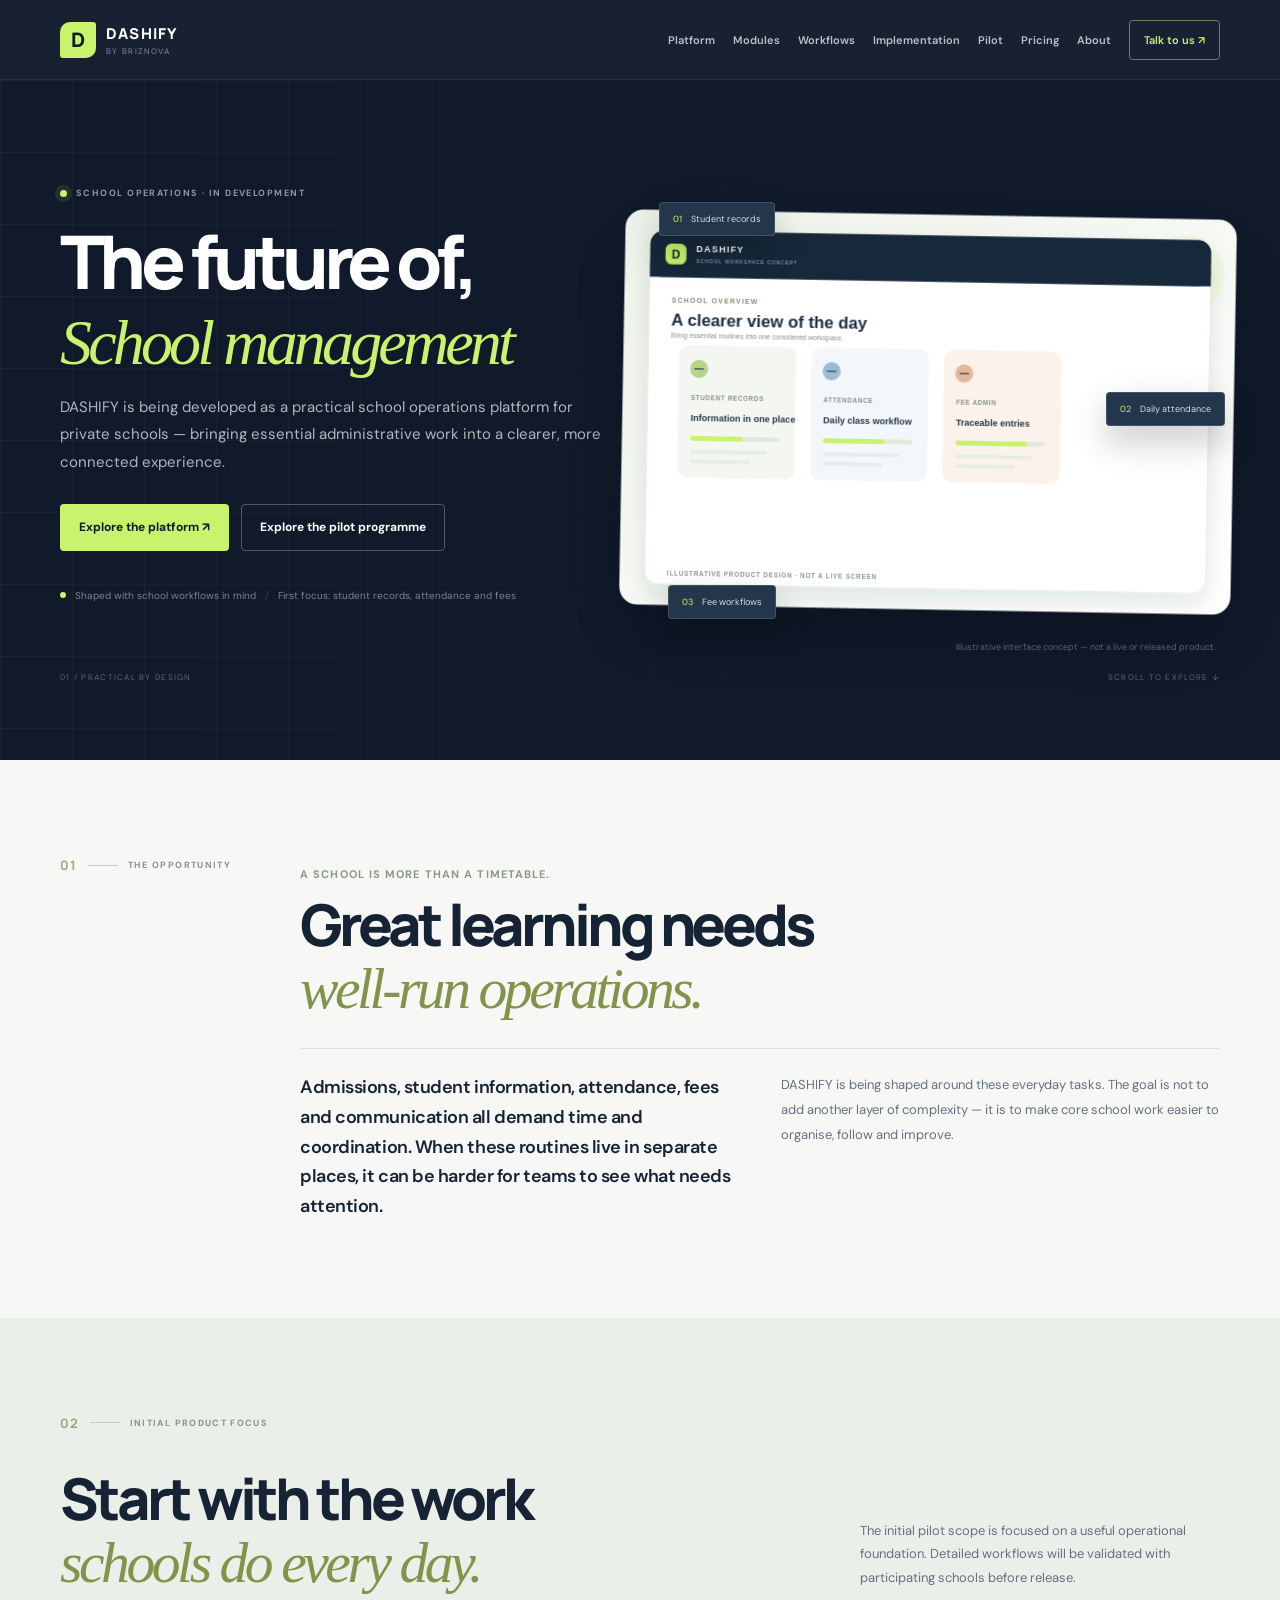
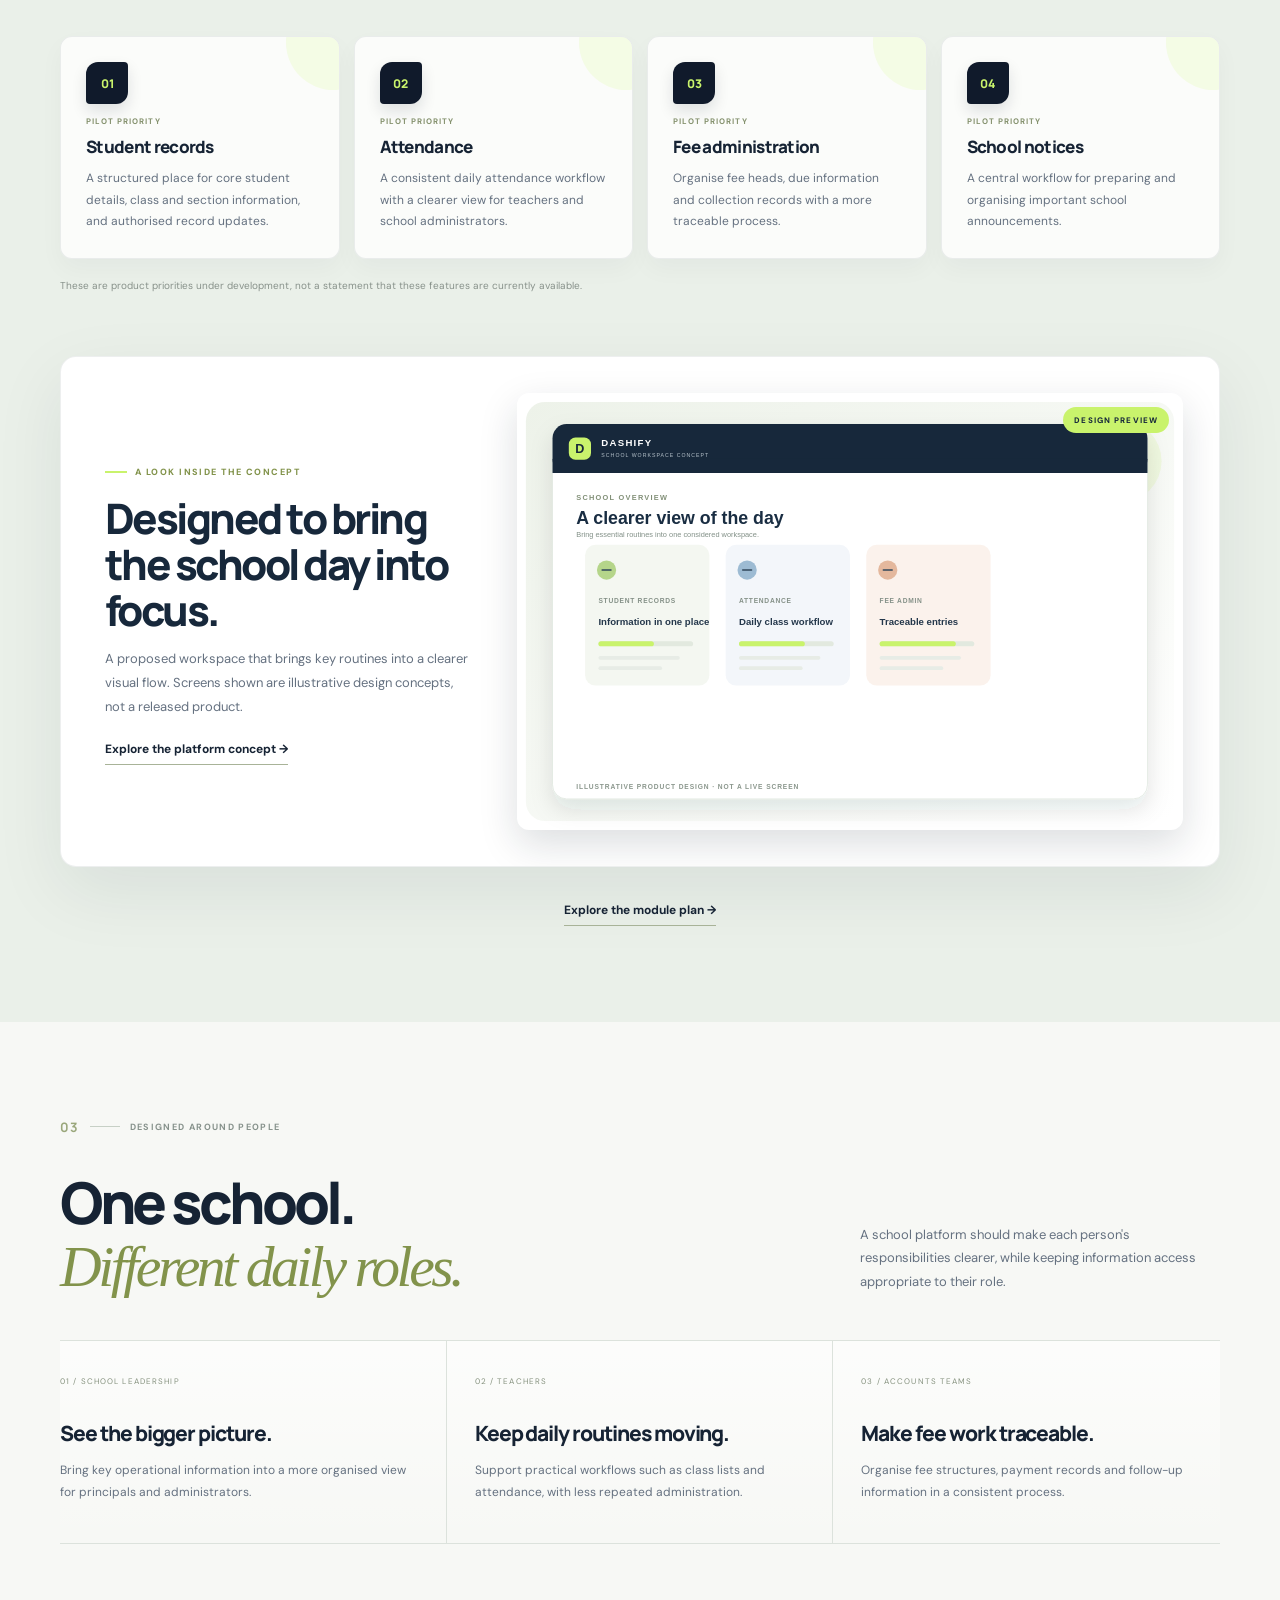
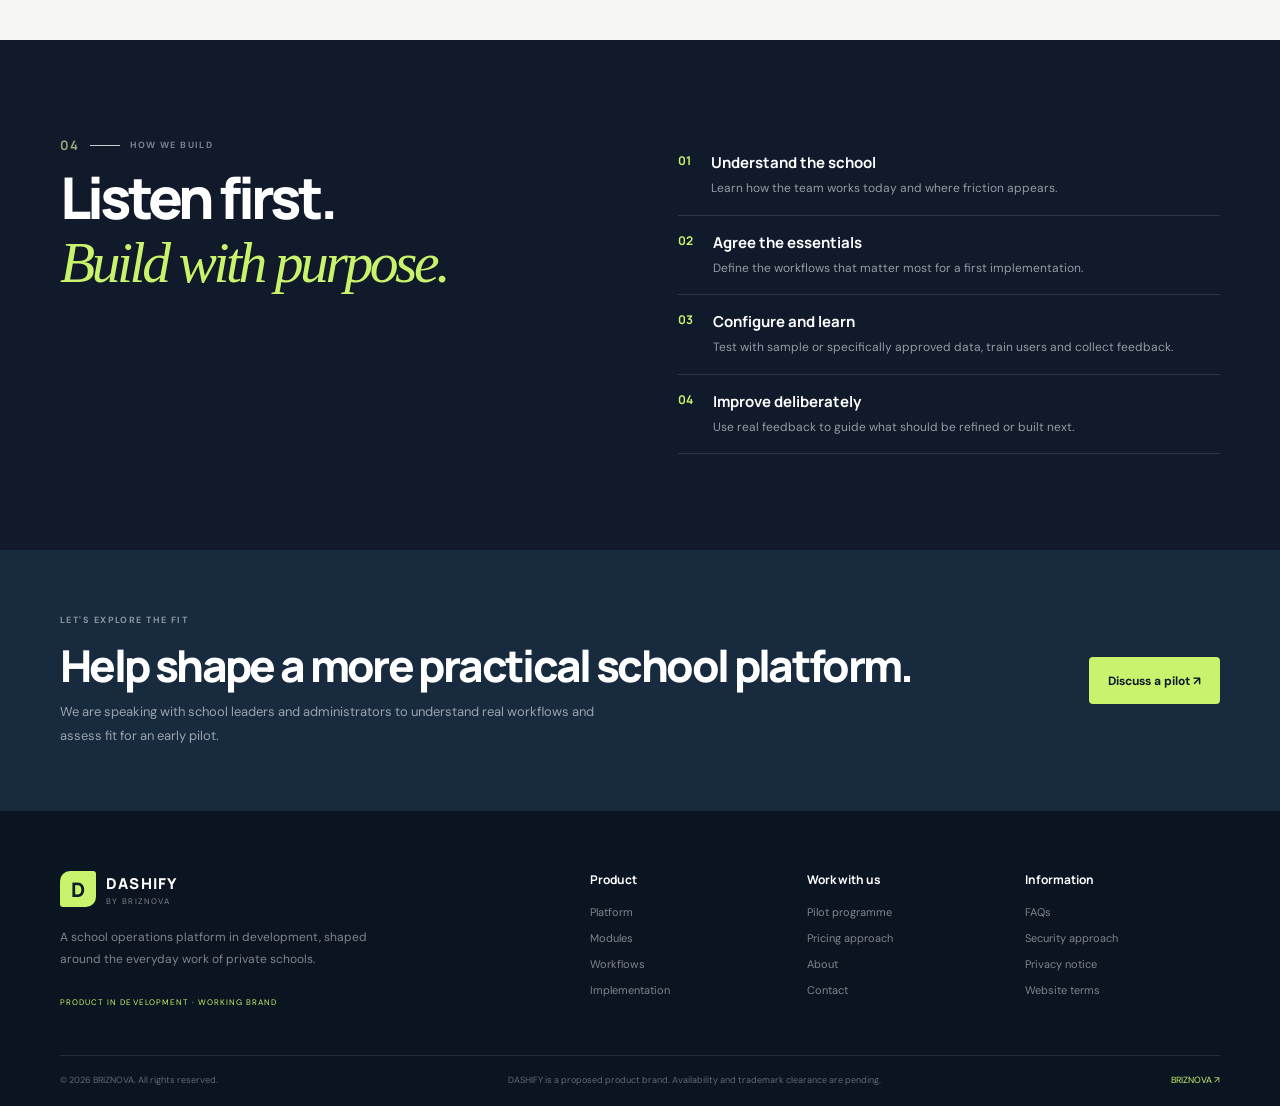
==== commit ab1d8399: "fixed some issue" ====
--- a/index.html
+++ b/index.html
@@ -64,7 +64,7 @@
             <div class="eyebrow eyebrow-on-dark">
               <i></i>SCHOOL OPERATIONS · IN DEVELOPMENT
             </div>
-            <h1>The future of,<br /><em class="test-123">School management</em></h1> // fix this
+            <h1>The future of,<br /><em class="test-123">School management</em></h1>
             <p class="hero-lede">
               DASHIFY is being developed as a practical school operations
               platform for private schools — bringing essential administrative
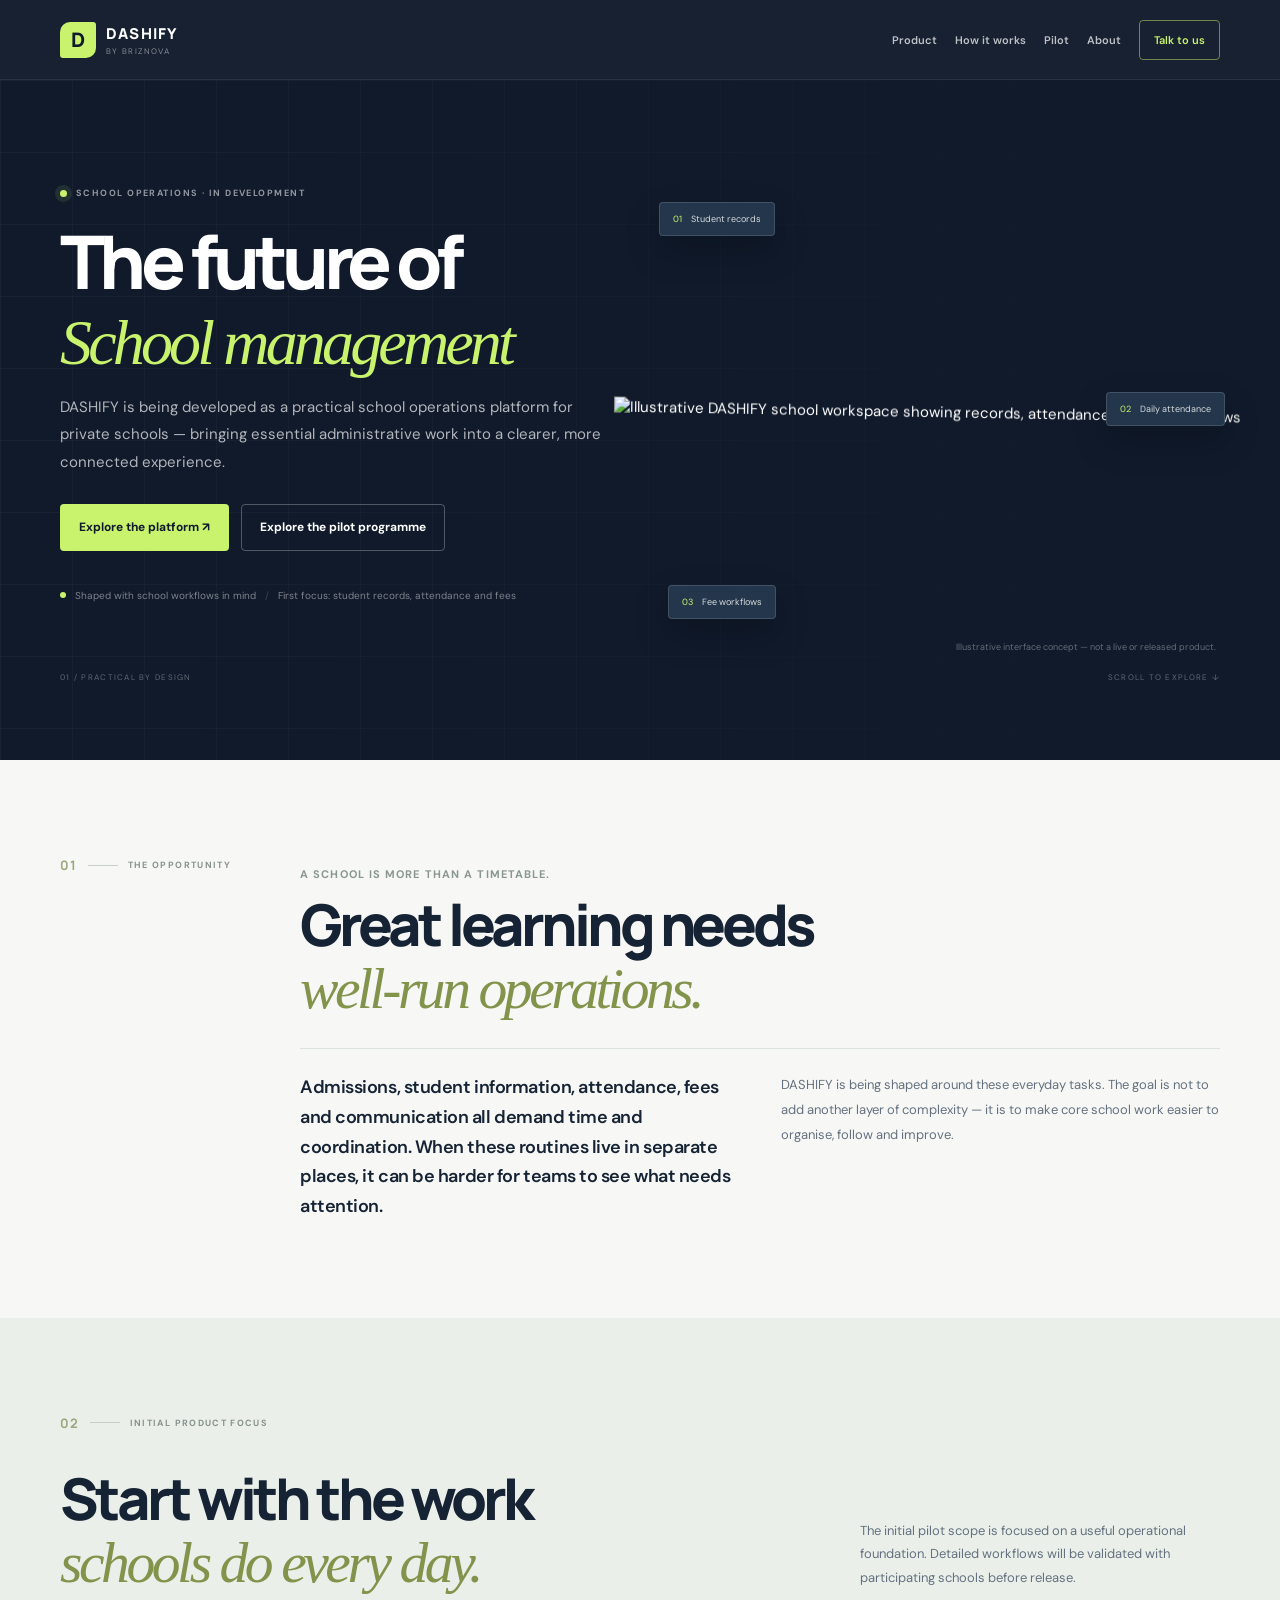
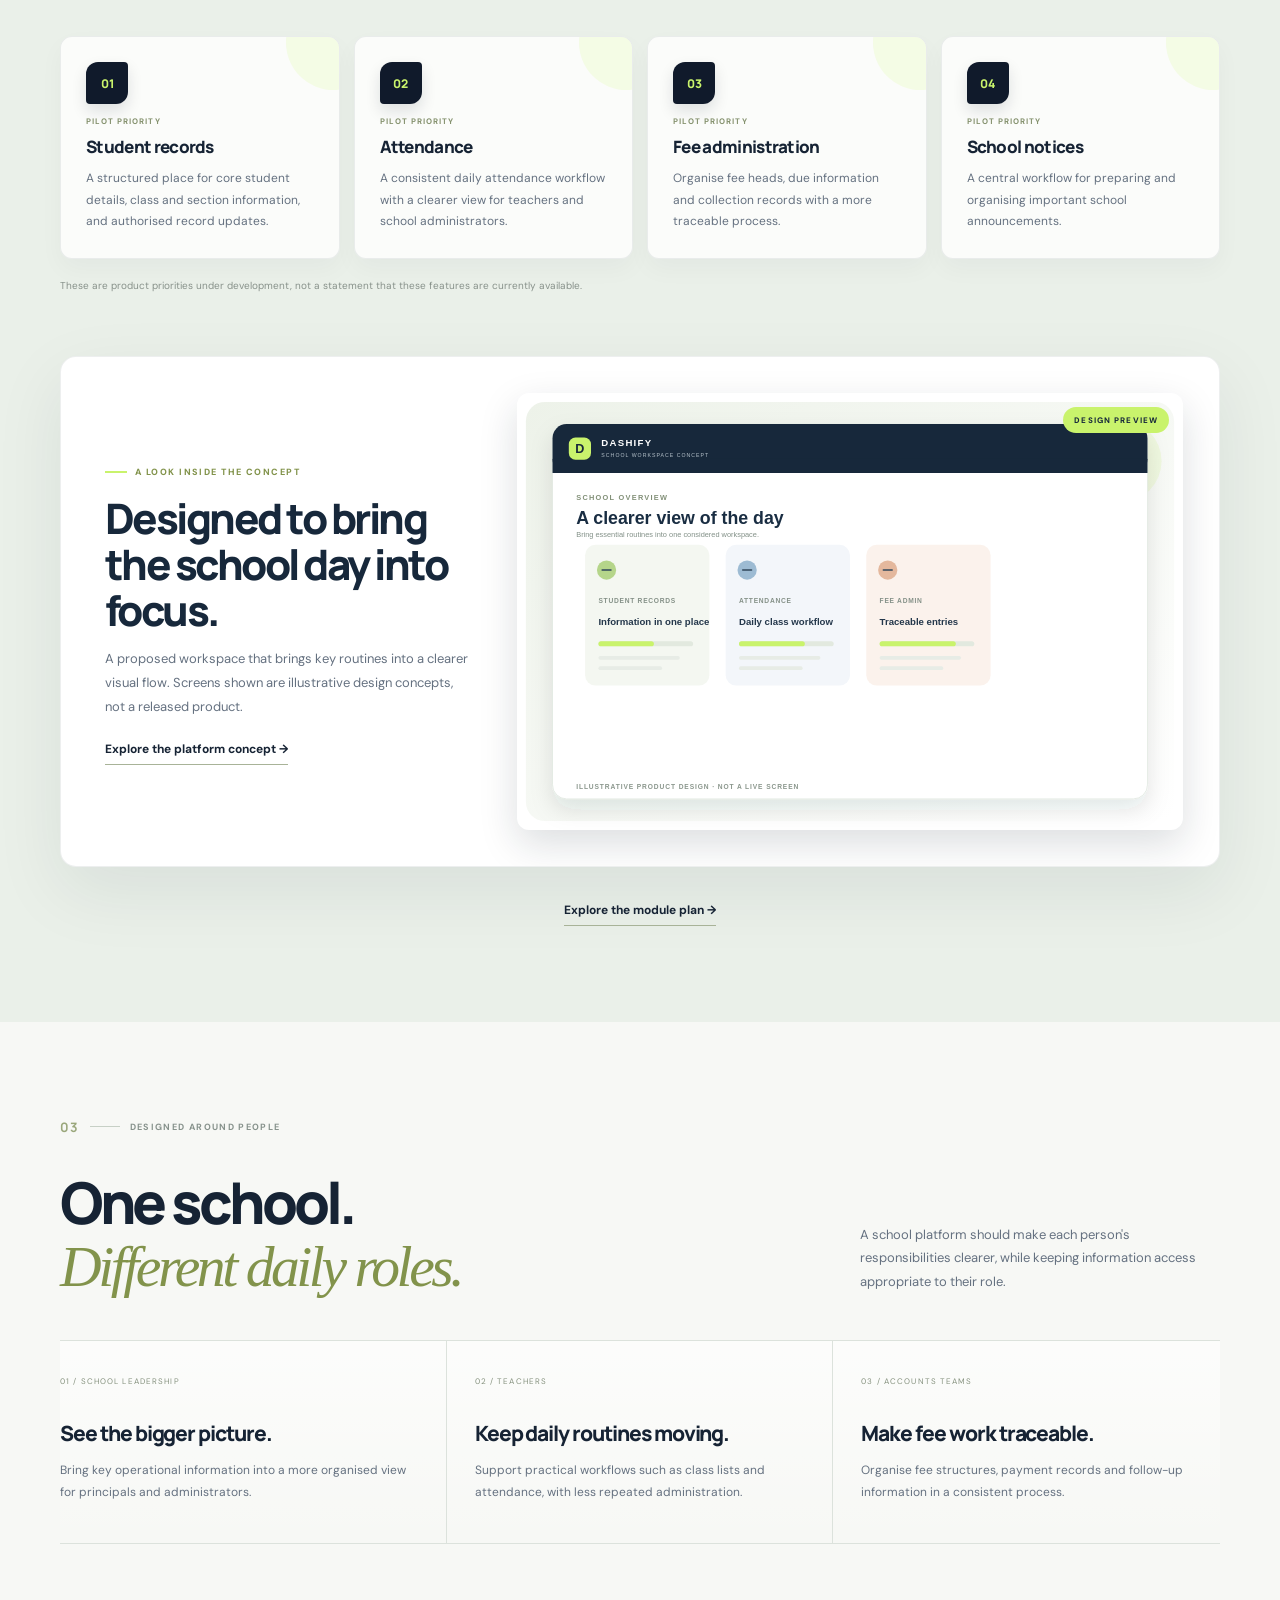
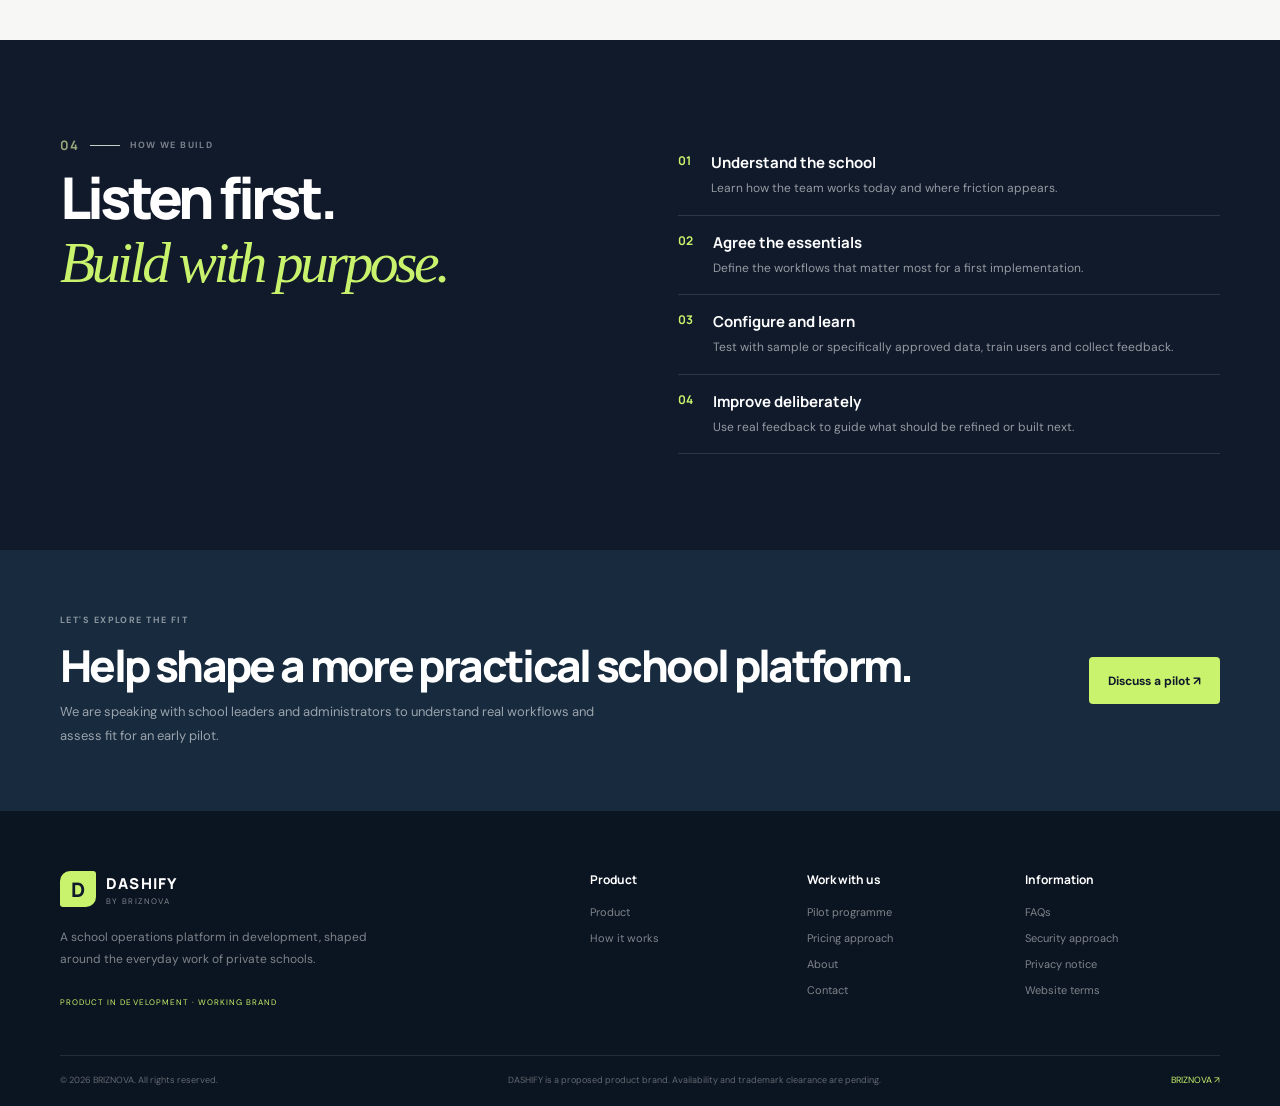
==== commit 66b19b60: "fixed image issue" ====
--- a/index.html
+++ b/index.html
@@ -33,12 +33,14 @@
     <a class="skip-link" href="#main">Skip to content</a>
     <header class="site-header">
       <div class="container nav-shell">
-        <a class="brand" href="index.html"
-          ><span class="brand-symbol">D</span
-          ><span class="brand-copy"
-            ><strong>DASHIFY</strong><small>BY BRIZNOVA</small></span
-          ></a
-        ><button
+        <a class="brand" href="index.html">
+          <span class="brand-symbol">D</span>
+          <span class="brand-copy">
+            <strong>DASHIFY</strong>
+            <small>BY BRIZNOVA</small>
+          </span>
+        </a>
+        <button
           class="menu-toggle"
           aria-expanded="false"
           aria-controls="primary-nav"
@@ -47,12 +49,11 @@
           <span></span><span></span>
         </button>
         <nav class="primary-nav" id="primary-nav" aria-label="Main navigation">
-          <a href="platform.html">Platform</a><a href="modules.html">Modules</a
-          ><a href="workflows.html">Workflows</a
-          ><a href="implementation.html">Implementation</a
-          ><a href="pilot.html">Pilot</a><a href="pricing.html">Pricing</a
-          ><a href="about.html">About</a
-          ><a class="nav-cta" href="contact.html">Talk to us <span>↗</span></a>
+          <a href="platform.html">Product</a>
+          <a href="implementation.html">How it works</a>
+          <a href="pilot.html">Pilot</a>
+          <a href="about.html">About</a>
+          <a class="nav-cta" href="contact.html">Talk to us</a>
         </nav>
       </div>
     </header>
@@ -62,37 +63,48 @@
         <div class="container home-grid">
           <div class="home-copy">
             <div class="eyebrow eyebrow-on-dark">
-              <i></i>SCHOOL OPERATIONS · IN DEVELOPMENT
-            </div>
-            <h1>The future of,<br /><em class="test-123">School management</em></h1>
+              <i></i>
+              SCHOOL OPERATIONS · IN DEVELOPMENT
+            </div>
+            <h1>
+              The future of<br />
+              <em class="hero-title-emphasis">School management</em>
+            </h1>
             <p class="hero-lede">
               DASHIFY is being developed as a practical school operations
               platform for private schools — bringing essential administrative
               work into a clearer, more connected experience.
             </p>
             <div class="hero-actions">
-              <a class="button button-lime" href="platform.html"
-                >Explore the platform ↗</a
-              ><a class="button button-outline" href="pilot.html"
-                >Explore the pilot programme</a
-              >
+              <a class="button button-lime" href="platform.html">
+                Explore the platform ↗
+              </a>
+              <a class="button button-outline" href="pilot.html">
+                Explore the pilot programme
+              </a>
             </div>
             <div class="hero-proof">
-              <i></i>Shaped with school workflows in mind <span>/</span> First
-              focus: student records, attendance and fees
+              <i></i>
+              Shaped with school workflows in mind
+              <span>/</span>
+              First focus: student records, attendance and fees
             </div>
           </div>
           <div class="hero-product">
             <img
               class="hero-dashboard-art"
-              src="assets/dashboard.svg"
+              src="assets/hero.png"
               alt="Illustrative DASHIFY school workspace showing records, attendance and fee workflows"
               fetchpriority="high"
             />
             <div class="dashboard-shell">
               <div class="dash-top">
                 <div class="dash-brand">
-                  <b>D</b><span>DASHIFY<small>WORKSPACE CONCEPT</small></span>
+                  <b>D</b>
+                  <span>
+                    DASHIFY
+                    <small>WORKSPACE CONCEPT</small>
+                  </span>
                 </div>
                 <span class="dash-status">PREVIEW</span>
               </div>
@@ -103,16 +115,16 @@
                 <div class="dash-main">
                   <div class="dash-welcome">
                     <div>
-                      <small>YOUR SCHOOL WORKSPACE</small
-                      ><strong>A clearer view of the day.</strong>
+                      <small>YOUR SCHOOL WORKSPACE</small>
+                      <strong>A clearer view of the day.</strong>
                     </div>
                     <span class="fake-avatar">A</span>
                   </div>
                   <div class="dash-tiles">
                     <div class="dash-tile tile-large">
-                      <small>STUDENT INFORMATION</small
-                      ><b>Records in one place</b
-                      ><span class="tile-line"><i></i></span>
+                      <small>STUDENT INFORMATION</small>
+                      <b>Records in one place</b>
+                      <span class="tile-line"><i></i></span>
                     </div>
                     <div class="dash-tile">
                       <small>ATTENDANCE</small>
@@ -134,13 +146,16 @@
               </div>
             </div>
             <div class="float-chip chip-one">
-              01 <span>Student records</span>
+              01
+              <span>Student records</span>
             </div>
             <div class="float-chip chip-two">
-              02 <span>Daily attendance</span>
+              02
+              <span>Daily attendance</span>
             </div>
             <div class="float-chip chip-three">
-              03 <span>Fee workflows</span>
+              03
+              <span>Fee workflows</span>
             </div>
             <p class="visual-note">
               Illustrative interface concept — not a live or released product.
@@ -148,7 +163,8 @@
           </div>
         </div>
         <div class="container hero-foot">
-          <span>01 / PRACTICAL BY DESIGN</span><span>SCROLL TO EXPLORE ↓</span>
+          <span>01 / PRACTICAL BY DESIGN</span>
+          <span>SCROLL TO EXPLORE ↓</span>
         </div>
       </section>
       <section class="section section-paper">
@@ -160,7 +176,10 @@
           </div>
           <div>
             <p class="overline">A school is more than a timetable.</p>
-            <h2>Great learning needs<br /><em>well-run operations.</em></h2>
+            <h2>
+              Great learning needs<br />
+              <em>well-run operations.</em>
+            </h2>
             <div class="intro-columns">
               <p class="lead-copy">
                 Admissions, student information, attendance, fees and
@@ -184,7 +203,10 @@
               <b>02</b><span></span>INITIAL PRODUCT FOCUS
             </div>
             <div class="head-row">
-              <h2>Start with the work<br /><em>schools do every day.</em></h2>
+              <h2>
+                Start with the work<br />
+                <em>schools do every day.</em>
+              </h2>
               <p>
                 The initial pilot scope is focused on a useful operational
                 foundation. Detailed workflows will be validated with
@@ -243,9 +265,9 @@
                 visual flow. Screens shown are illustrative design concepts, not
                 a released product.
               </p>
-              <a class="text-link" href="platform.html"
-                >Explore the platform concept →</a
-              >
+              <a class="text-link" href="platform.html">
+                Explore the platform concept →
+              </a>
             </div>
             <div class="showcase-image">
               <img
@@ -256,9 +278,9 @@
             </div>
           </div>
           <div class="center-link">
-            <a class="text-link" href="modules.html"
-              >Explore the module plan →</a
-            >
+            <a class="text-link" href="platform.html#modules">
+              Explore the module plan →
+            </a>
           </div>
         </div>
       </section>
@@ -269,7 +291,10 @@
               <b>03</b><span></span>DESIGNED AROUND PEOPLE
             </div>
             <div class="head-row">
-              <h2>One school.<br /><em>Different daily roles.</em></h2>
+              <h2>
+                One school.<br />
+                <em>Different daily roles.</em>
+              </h2>
               <p>
                 A school platform should make each person's responsibilities
                 clearer, while keeping information access appropriate to their
@@ -308,49 +333,55 @@
       <section class="section section-dark">
         <div class="container approach-grid">
           <div>
-            <div class="section-kicker"><b>04</b><span></span>HOW WE BUILD</div>
-            <h2>Listen first.<br /><em>Build with purpose.</em></h2>
+            <div class="section-kicker">
+              <b>04</b>
+              <span></span>
+              HOW WE BUILD
+            </div>
+            <h2>
+              Listen first.<br />
+              <em>Build with purpose.</em>
+            </h2>
           </div>
           <div class="approach-steps">
             <div>
-              <b>01</b
-              ><span
-                ><strong>Understand the school</strong
-                ><small
-                  >Learn how the team works today and where friction
-                  appears.</small
-                ></span
-              >
+              <b>01</b>
+              <span>
+                <strong>Understand the school</strong>
+                <small>
+                  Learn how the team works today and where friction appears.
+                </small>
+              </span>
             </div>
             <div>
-              <b>02</b
-              ><span
-                ><strong>Agree the essentials</strong
-                ><small
-                  >Define the workflows that matter most for a first
-                  implementation.</small
-                ></span
-              >
+              <b>02</b>
+              <span>
+                <strong>Agree the essentials</strong>
+                <small>
+                  Define the workflows that matter most for a first
+                  implementation.
+                </small>
+              </span>
             </div>
             <div>
-              <b>03</b
-              ><span
-                ><strong>Configure and learn</strong
-                ><small
-                  >Test with sample or specifically approved data, train users
-                  and collect feedback.</small
-                ></span
-              >
+              <b>03</b>
+              <span>
+                <strong>Configure and learn</strong>
+                <small>
+                  Test with sample or specifically approved data, train users
+                  and collect feedback.
+                </small>
+              </span>
             </div>
             <div>
-              <b>04</b
-              ><span
-                ><strong>Improve deliberately</strong
-                ><small
-                  >Use real feedback to guide what should be refined or built
-                  next.</small
-                ></span
-              >
+              <b>04</b>
+              <span>
+                <strong>Improve deliberately</strong>
+                <small>
+                  Use real feedback to guide what should be refined or built
+                  next.
+                </small>
+              </span>
             </div>
           </div>
         </div>
@@ -365,19 +396,22 @@
               understand real workflows and assess fit for an early pilot.
             </p>
           </div>
-          <a class="button button-lime" href="pilot.html">Discuss a pilot ↗</a>
+          <a class="button button-lime" href="pilot.html">
+            Discuss a pilot ↗
+          </a>
         </div>
       </section>
     </main>
     <footer class="site-footer">
       <div class="container footer-main">
         <div class="footer-brand">
-          <a class="brand" href="index.html"
-            ><span class="brand-symbol">D</span
-            ><span class="brand-copy"
-              ><strong>DASHIFY</strong><small>BY BRIZNOVA</small></span
-            ></a
-          >
+          <a class="brand" href="index.html">
+            <span class="brand-symbol">D</span>
+            <span class="brand-copy">
+              <strong>DASHIFY</strong>
+              <small>BY BRIZNOVA</small>
+            </span>
+          </a>
           <p>
             A school operations platform in development, shaped around the
             everyday work of private schools.
@@ -386,32 +420,35 @@
         </div>
         <div class="footer-links">
           <div>
-            <b>Product</b><a href="platform.html">Platform</a
-            ><a href="modules.html">Modules</a
-            ><a href="workflows.html">Workflows</a
-            ><a href="implementation.html">Implementation</a>
-          </div>
-          <div>
-            <b>Work with us</b><a href="pilot.html">Pilot programme</a
-            ><a href="pricing.html">Pricing approach</a
-            ><a href="about.html">About</a><a href="contact.html">Contact</a>
-          </div>
-          <div>
-            <b>Information</b><a href="faq.html">FAQs</a
-            ><a href="security.html">Security approach</a
-            ><a href="privacy.html">Privacy notice</a
-            ><a href="terms.html">Website terms</a>
+            <b>Product</b>
+            <a href="platform.html">Product</a>
+            <a href="implementation.html">How it works</a>
+          </div>
+          <div>
+            <b>Work with us</b>
+            <a href="pilot.html">Pilot programme</a>
+            <a href="pricing.html">Pricing approach</a>
+            <a href="about.html">About</a>
+            <a href="contact.html">Contact</a>
+          </div>
+          <div>
+            <b>Information</b>
+            <a href="faq.html">FAQs</a>
+            <a href="security.html">Security approach</a>
+            <a href="privacy.html">Privacy notice</a>
+            <a href="terms.html">Website terms</a>
           </div>
         </div>
       </div>
       <div class="container footer-bottom">
-        <span>© <span id="year"></span> BRIZNOVA. All rights reserved.</span
-        ><span
-          >DASHIFY is a proposed product brand. Availability and trademark
-          clearance are pending.</span
-        ><a href="https://briznova.com" target="_blank" rel="noopener"
-          >BRIZNOVA ↗</a
-        >
+        <span>© <span id="year"></span> BRIZNOVA. All rights reserved.</span>
+        <span>
+          DASHIFY is a proposed product brand. Availability and trademark
+          clearance are pending.
+        </span>
+        <a href="https://briznova.com" target="_blank" rel="noopener">
+          BRIZNOVA ↗
+        </a>
       </div>
     </footer>
     <script src="script.js" defer></script>
--- a/styles.css
+++ b/styles.css
@@ -134,7 +134,7 @@
   padding: 82px 0 22px;
   min-height: 680px;
 }
-.home-copy h1 em.test-123 {
+.home-copy h1 em.hero-title-emphasis {
   white-space: nowrap;
   font-size: clamp(1.5rem, 5.2vw, 4rem);
 }
@@ -657,6 +657,29 @@
   color: #87918a;
   margin-top: 18px;
   line-height: 1.7;
+}
+.about-vision-copy {
+  max-width: 880px;
+  margin-inline: auto;
+}
+.about-vision-copy h2 {
+  max-width: 20ch;
+  margin: 0 0 34px;
+  font: 800 clamp(34px, 4vw, 52px) / 1.12 var(--font-display);
+  letter-spacing: -0.065em;
+}
+.about-vision-copy p {
+  max-width: 72ch;
+  margin: 0;
+  padding: 0 0 20px 22px;
+  border-left: 2px solid #a8b879;
+  color: #2f3b46;
+  font-size: 15px;
+  font-weight: 600;
+  line-height: 1.85;
+}
+.about-vision-copy p + p {
+  margin-top: 20px;
 }
 .center-link {
   text-align: center;
